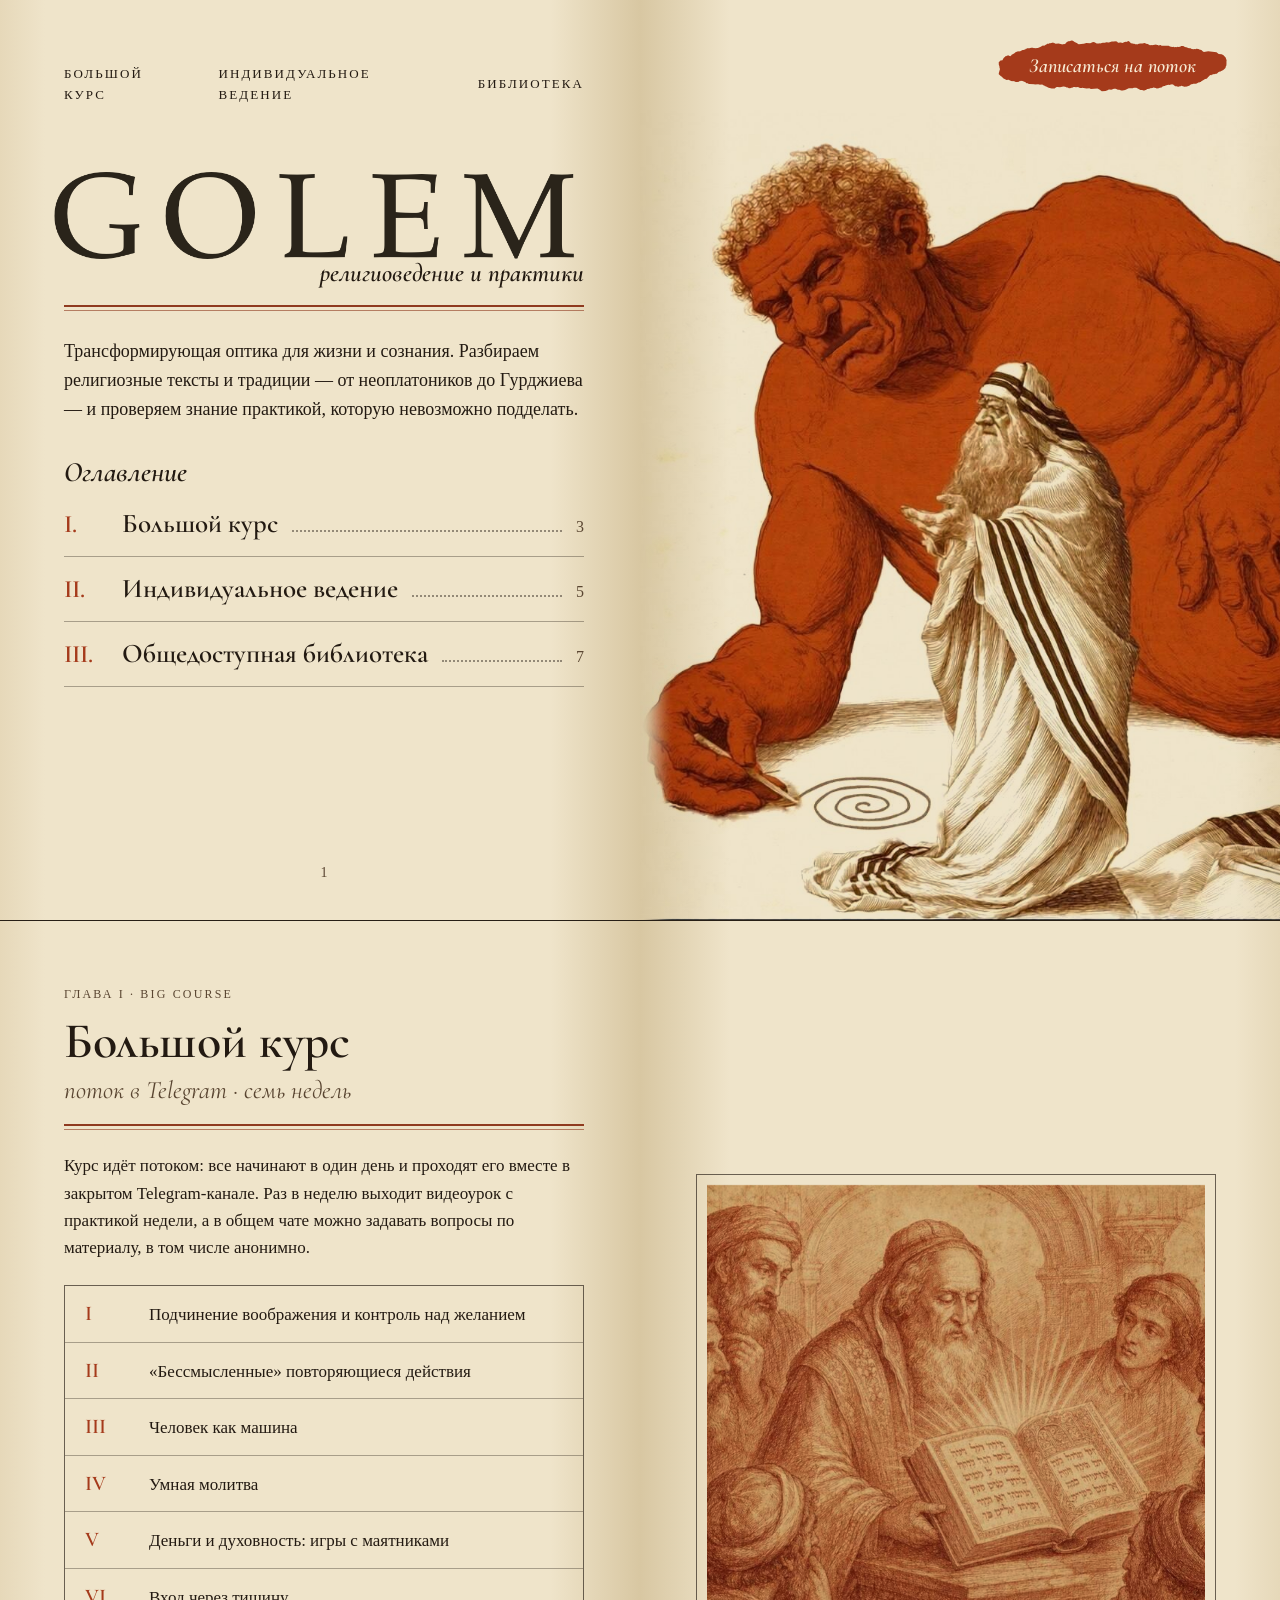
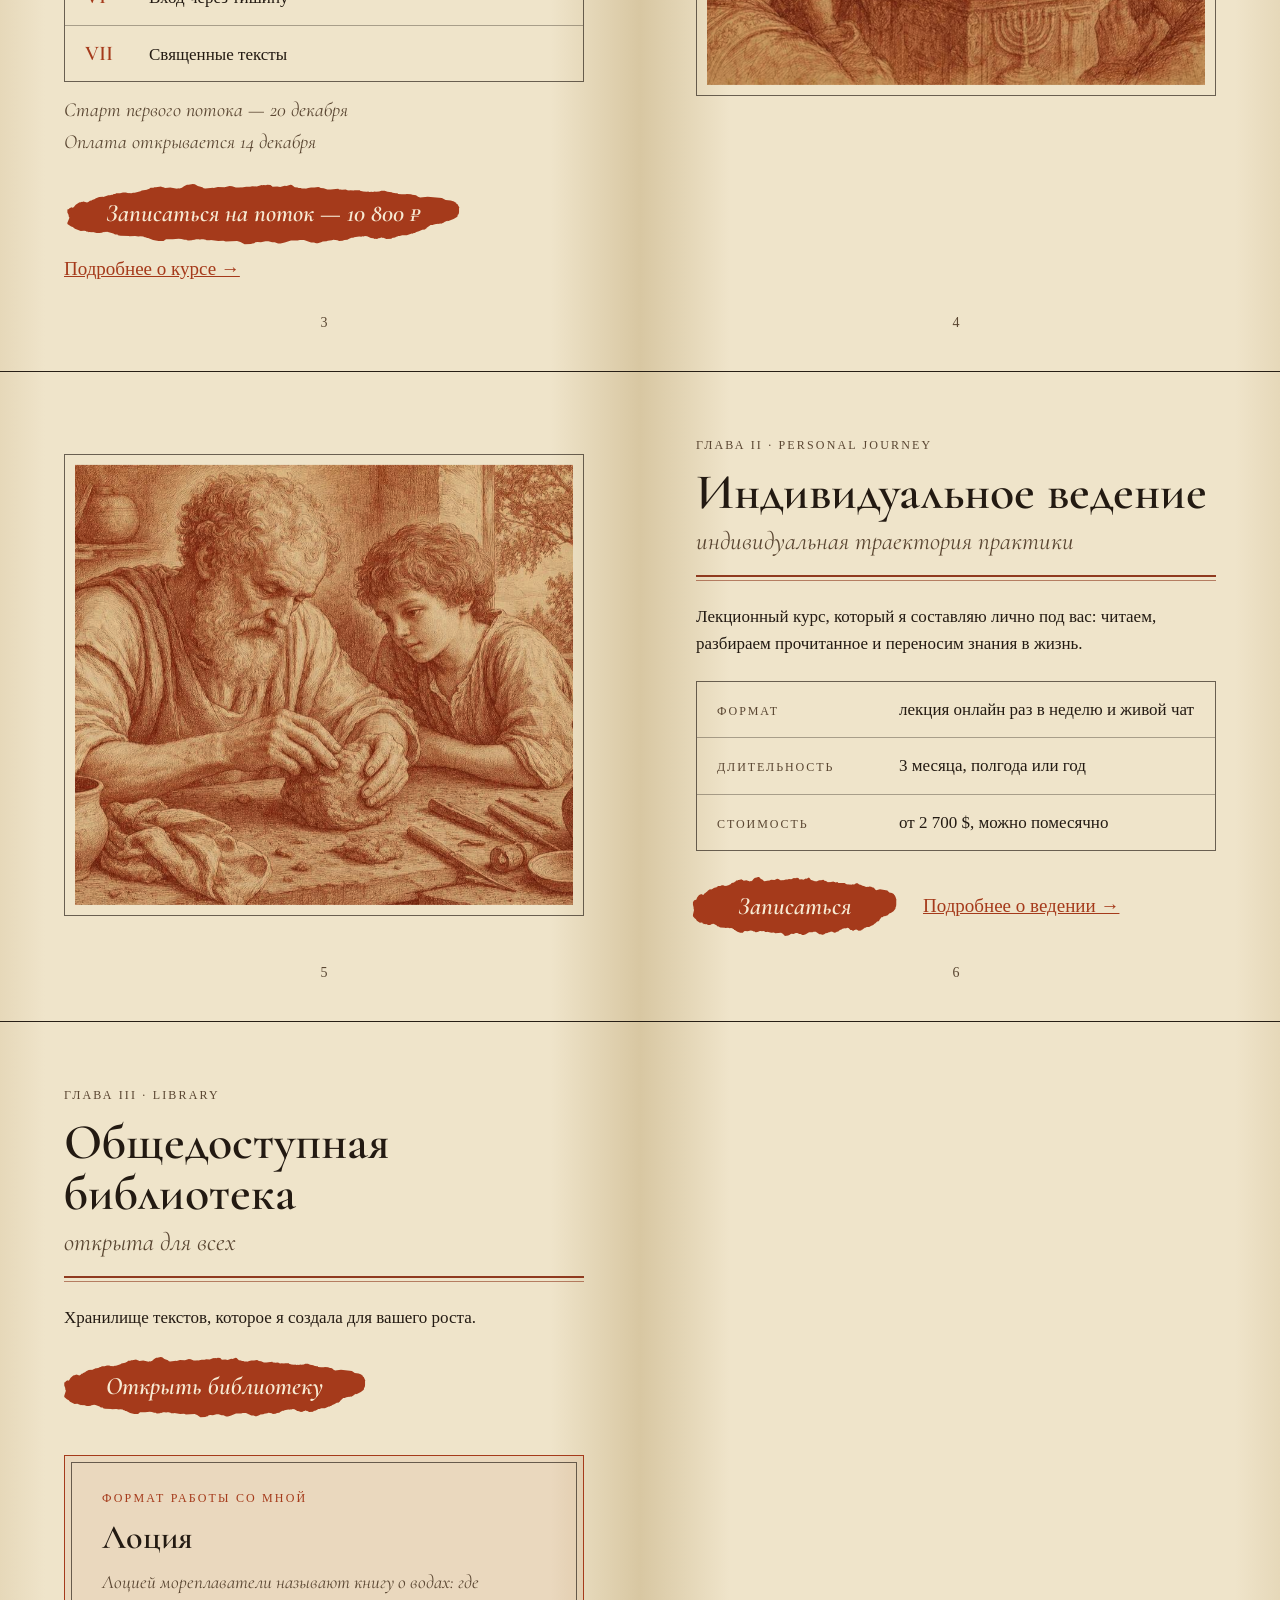
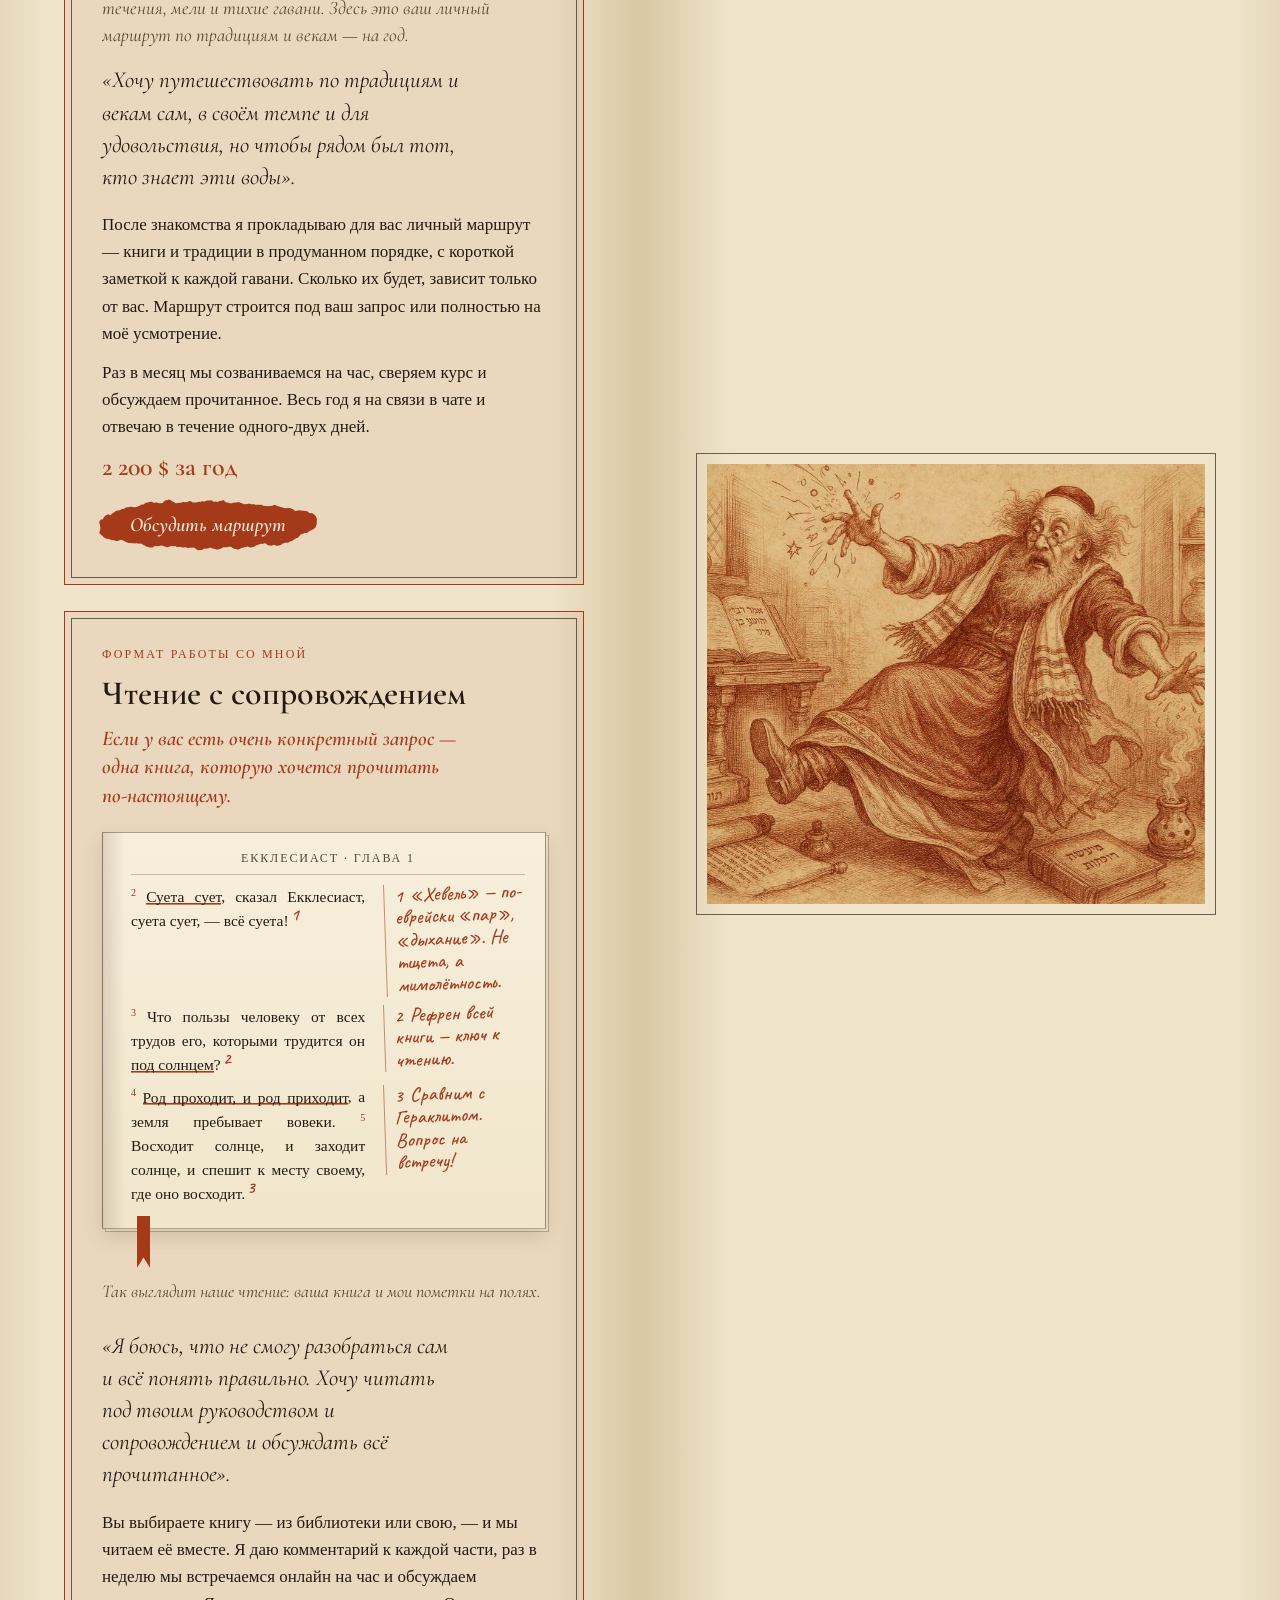
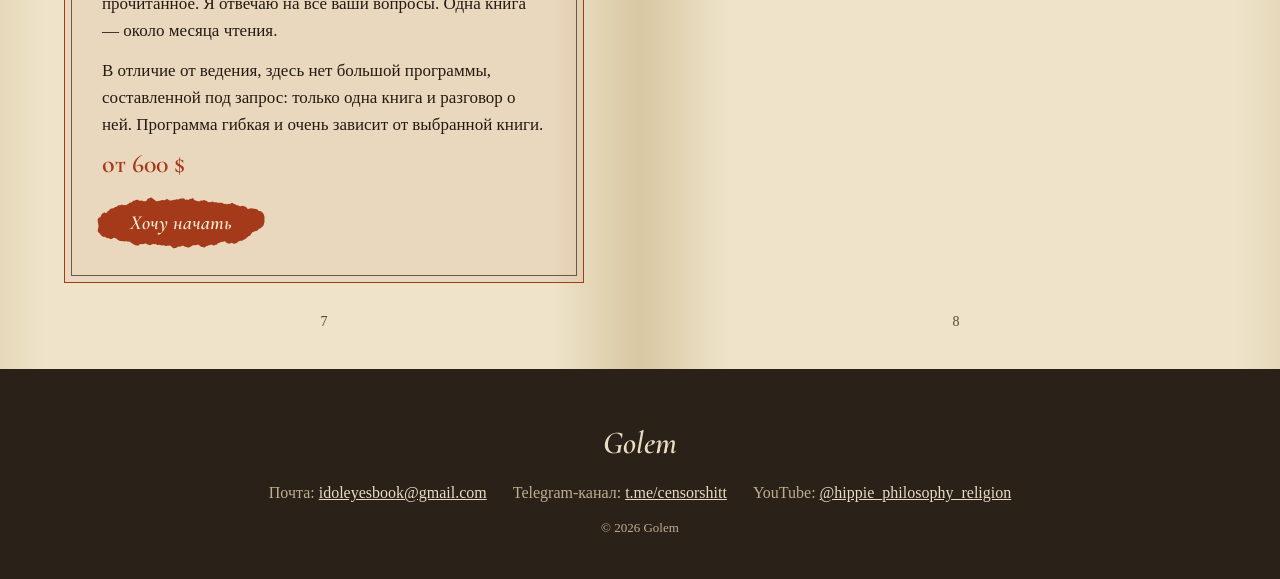
==== index.html @ 20a2f73e "Чтение с сопровождением: от 600 $ Co-Authored-By: Claude Opus 5.5 <noreply@anthropic.com> Claude-Ses" ====
<!doctype html>
<html lang="ru">
<head>
<meta charset="utf-8">
<meta name="viewport" content="width=device-width, initial-scale=1, viewport-fit=cover">
<title>Golem — религиоведение и практики</title>
<meta name="description" content="Индивидуальное ведение, большой курс потоком в Telegram и общедоступная библиотека. Религиозные тексты и традиции от неоплатоников до Гурджиева — и практика.">
<meta property="og:type" content="website">
<meta property="og:title" content="Golem — религиоведение и практики">
<meta property="og:description" content="Индивидуальное ведение, большой курс и общедоступная библиотека.">
<meta property="og:url" content="https://golem-golem.github.io/">
<meta property="og:image" content="https://golem-golem.github.io/img/og.jpg">
<link rel="icon" type="image/png" href="img/favicon-64.png">
<link rel="apple-touch-icon" href="img/apple-touch-icon.png">
<link rel="preconnect" href="https://fonts.googleapis.com">
<link rel="preconnect" href="https://fonts.gstatic.com" crossorigin>
<link rel="stylesheet" href="https://fonts.googleapis.com/css2?family=Cormorant+Garamond:ital,wght@0,500;0,600;1,500;1,600&amp;family=Old+Standard+TT:ital,wght@0,400;0,700;1,400&amp;family=Caveat:wght@500;600&amp;display=swap">
<link rel="stylesheet" href="assets/site.css?v=1120b">
</head>
<body>
<svg class="svg-defs" aria-hidden="true" focusable="false"><filter id="rough"><feTurbulence type="fractalNoise" baseFrequency="0.06" numOctaves="3" seed="4" result="n"></feTurbulence><feDisplacementMap in="SourceGraphic" in2="n" scale="9" xChannelSelector="R" yChannelSelector="G"></feDisplacementMap></filter></svg>


<main>
  <!-- Титульный разворот -->
  <section class="spread spread--first title-spread" aria-label="Титул">
    <div class="page">
      <nav class="topnav" aria-label="Разделы">
        <a class="home-sign" href="index.html" aria-label="Golem — на главную"><img src="img/sign-red.png" alt="" width="44" height="44"></a>
        <a href="kurs.html" data-transition><span class="full">Большой курс</span><span class="short">Курс</span></a>
        <a href="vedenie.html" data-transition><span class="full">Индивидуальное ведение</span><span class="short">Ведение</span></a>
        <a href="biblioteka.html" data-transition><span class="full">Библиотека</span><span class="short">Библиотека</span></a>
      </nav>
      <h1 class="sr-only">Golem</h1>
      <img class="logo" src="img/logo.png" alt="Golem" width="950" height="160">
      <div class="tagline">религиоведение и практики</div>
      <div class="double-rule" aria-hidden="true"></div>
      <p class="intro">Трансформирующая оптика для жизни и сознания. Разбираем религиозные тексты и традиции — от неоплатоников до Гурджиева — и проверяем знание практикой, которую невозможно подделать.</p>
      <h2 class="toc-head">Оглавление</h2>
      <nav class="toc" aria-label="Оглавление">
        <a href="#course"><span class="toc-n">I.</span><span class="toc-t">Большой курс</span><span class="toc-dots" aria-hidden="true"></span><span class="toc-p">3</span></a>
        <a href="#personal"><span class="toc-n">II.</span><span class="toc-t">Индивидуальное ведение</span><span class="toc-dots" aria-hidden="true"></span><span class="toc-p">5</span></a>
        <a href="#library"><span class="toc-n">III.</span><span class="toc-t">Общедоступная библиотека</span><span class="toc-dots" aria-hidden="true"></span><span class="toc-p">7</span></a>
      </nav>
      <div class="page-num">1</div>
    </div>
    <div class="page page--r hero-page">
      <a class="btn btn--sm hero-cta" href="kurs.html#zapis" data-transition>Записаться на поток</a>
      <img class="hero-img" src="img/golem-spiral.jpg" alt="Голем чертит на полу архимедову спираль, рядом стоит раввин" width="983" height="1074">
    </div>
  </section>

  <!-- Глава I: большой курс -->
  <section class="spread" id="course" aria-labelledby="course-title">
    <div class="page">
      <div class="eyebrow">Глава I · Big course</div>
      <h2 class="chapter-title" id="course-title">Большой курс</h2>
      <div class="subtitle">поток в Telegram · семь недель</div>
      <div class="double-rule" aria-hidden="true"></div>
      <p class="lede">Курс идёт потоком: все начинают в один день и проходят его вместе в закрытом Telegram-канале. Раз в неделю выходит видеоурок с практикой недели, а в общем чате можно задавать вопросы по материалу, в том числе анонимно.</p>
      <ol class="lesson-list" aria-label="Уроки курса">
        <li><span class="num">I</span><span>Подчинение воображения и контроль над желанием</span></li>
        <li><span class="num">II</span><span>«Бессмысленные» повторяющиеся действия</span></li>
        <li><span class="num">III</span><span>Человек как машина</span></li>
        <li><span class="num">IV</span><span>Умная молитва</span></li>
        <li><span class="num">V</span><span>Деньги и духовность: игры с маятниками</span></li>
        <li><span class="num">VI</span><span>Вход через тишину</span></li>
        <li><span class="num">VII</span><span>Священные тексты</span></li>
      </ol>
      <p class="aside-note">Старт первого потока — 20&nbsp;декабря<br>Оплата открывается 14&nbsp;декабря<span class="m-only"><br>10&nbsp;800&nbsp;₽</span></p>
      <div class="actions">
        <a class="btn" href="kurs.html#zapis" data-transition>Записаться на поток<span class="btn-price">&nbsp;— 10&nbsp;800&nbsp;₽</span></a>
        <a class="link-arrow" href="kurs.html" data-transition>Подробнее о курсе →</a>
      </div>
      <div class="page-num">3</div>
    </div>
    <div class="page page--r page--plate">
      <figure class="plate plate--tall plate-wrap">
        <div class="plate-frame"><img src="img/teacher-students.jpg" alt="Учитель читает книгу ученикам" width="1100" height="730" loading="lazy"></div>
      </figure>
      <div class="page-num">4</div>
    </div>
  </section>

  <!-- Глава II: индивидуальное ведение -->
  <section class="spread" id="personal" aria-labelledby="personal-title">
    <div class="page page--plate">
      <figure class="plate plate-wrap">
        <div class="plate-frame"><img src="img/master-apprentice.jpg" alt="Мастер лепит фигуру из глины, ученик смотрит" width="1100" height="730" loading="lazy"></div>
      </figure>
      <div class="page-num">5</div>
    </div>
    <div class="page page--r">
      <div class="eyebrow">Глава II · Personal journey</div>
      <h2 class="chapter-title" id="personal-title">Индивидуальное ведение</h2>
      <div class="subtitle">индивидуальная траектория практики</div>
      <div class="double-rule" aria-hidden="true"></div>
      <p class="lede">Лекционный курс, который я составляю лично под вас: читаем, разбираем прочитанное и переносим знания в жизнь.</p>
      <dl class="facts">
        <div><dt>Формат</dt><dd>лекция онлайн раз в неделю и живой чат</dd></div>
        <div><dt>Длительность</dt><dd>3 месяца, полгода или год</dd></div>
        <div><dt>Стоимость</dt><dd>от 2&nbsp;700&nbsp;$, можно помесячно</dd></div>
      </dl>
      <div class="actions">
        <a class="btn" href="https://t.me/janeodi" target="_blank" rel="noopener">Записаться</a>
        <a class="link-arrow" href="vedenie.html" data-transition>Подробнее о ведении →</a>
      </div>
      <div class="page-num">6</div>
    </div>
  </section>

  <!-- Глава III: библиотека -->
  <section class="spread" id="library" aria-labelledby="library-title">
    <div class="page">
      <div class="eyebrow">Глава III · Library</div>
      <h2 class="chapter-title" id="library-title">Общедоступная библиотека</h2>
      <div class="subtitle">открыта для всех</div>
      <div class="double-rule" aria-hidden="true"></div>
      <p class="lede">Хранилище текстов, которое я создала для вашего роста.</p>
      <div class="actions">
        <a class="btn" href="biblioteka.html" data-transition>Открыть библиотеку</a>
      </div>
      <div class="offer">
        <div class="offer-inner">
          <div class="eyebrow">Формат работы со мной</div>
          <h3>Лоция</h3>
          <p class="offer-note">Лоцией мореплаватели называют книгу о водах: где течения, мели и тихие гавани. Здесь это ваш личный маршрут по традициям и векам — на год.</p>
          <blockquote>«Хочу путешествовать по традициям и векам сам, в своём темпе и для удовольствия, но чтобы рядом был тот, кто знает эти воды».</blockquote>
          <p class="offer-text">После знакомства я прокладываю для вас личный маршрут — книги и традиции в продуманном порядке, с короткой заметкой к каждой гавани. Сколько их будет, зависит только от вас. Маршрут строится под ваш запрос или полностью на моё усмотрение.</p>
          <p class="offer-text">Раз в месяц мы созваниваемся на час, сверяем курс и обсуждаем прочитанное. Весь год я на связи в чате и отвечаю в течение одного-двух дней.</p>
          <p class="offer-price">2&nbsp;200&nbsp;$ за год</p>
          <a class="btn btn--sm" href="https://t.me/janeodi" target="_blank" rel="noopener">Обсудить маршрут</a>
        </div>
      </div>
      <div class="offer">
        <div class="offer-inner">
          <div class="eyebrow">Формат работы со мной</div>
          <h3>Чтение с сопровождением</h3>
          <p class="offer-lead">Если у вас есть очень конкретный запрос — одна книга, которую хочется прочитать по-настоящему.</p>
          <figure class="marg-book">
            <div class="mb-page">
              <div class="mb-head">Екклесиаст · глава 1</div>
              <div class="mb-row">
                <p class="mb-text"><sup>2</sup> <span class="mb-u">Суета сует</span>, сказал Екклесиаст, суета сует, — всё суета!<span class="mb-ref" aria-hidden="true">1</span></p>
                <p class="mb-note"><span class="mb-ref">1</span> «Хевель» — по-еврейски «пар», «дыхание». Не тщета, а мимолётность.</p>
              </div>
              <div class="mb-row">
                <p class="mb-text"><sup>3</sup> Что пользы человеку от всех трудов его, которыми трудится он <span class="mb-u">под солнцем</span>?<span class="mb-ref" aria-hidden="true">2</span></p>
                <p class="mb-note"><span class="mb-ref">2</span> Рефрен всей книги — ключ к чтению.</p>
              </div>
              <div class="mb-row">
                <p class="mb-text"><sup>4</sup> <span class="mb-u">Род проходит, и род приходит</span>, а земля пребывает вовеки. <sup>5</sup> Восходит солнце, и заходит солнце, и спешит к месту своему, где оно восходит.<span class="mb-ref" aria-hidden="true">3</span></p>
                <p class="mb-note"><span class="mb-ref">3</span> Сравним с Гераклитом. Вопрос на встречу!</p>
              </div>
              <span class="mb-ribbon" aria-hidden="true"></span>
            </div>
            <figcaption>Так выглядит наше чтение: ваша книга и мои пометки на полях.</figcaption>
          </figure>
          <blockquote>«Я боюсь, что не смогу разобраться сам и всё понять правильно. Хочу читать под твоим руководством и сопровождением и обсуждать всё прочитанное».</blockquote>
          <p class="offer-text">Вы выбираете книгу — из библиотеки или свою, — и мы читаем её вместе. Я даю комментарий к каждой части, раз в неделю мы встречаемся онлайн на час и обсуждаем прочитанное. Я отвечаю на все ваши вопросы. Одна книга — около месяца чтения.</p>
          <p class="offer-text">В отличие от ведения, здесь нет большой программы, составленной под запрос: только одна книга и разговор о ней. Программа гибкая и очень зависит от выбранной книги.</p>
          <p class="offer-price">от 600&nbsp;$</p>
          <a class="btn btn--sm" href="https://t.me/janeodi" target="_blank" rel="noopener">Хочу начать</a>
        </div>
      </div>
      <div class="page-num">7</div>
    </div>
    <div class="page page--r page--plate">
      <figure class="plate plate-wrap">
        <div class="plate-frame"><img src="img/study-room.jpg" alt="Мудрец в кабинете среди разлетающихся книг и свитков" width="1100" height="725" loading="lazy"></div>
      </figure>
      <div class="page-num">8</div>
    </div>
  </section>
</main>

<footer class="site-foot">
  <div class="foot-mark">Golem</div>
  <p class="foot-contacts"><span>Почта: <a href="mailto:idoleyesbook@gmail.com">idoleyesbook@gmail.com</a></span> <span>Telegram-канал: <a href="https://t.me/censorshitt" target="_blank" rel="noopener">t.me/censorshitt</a></span> <span>YouTube: <a href="https://www.youtube.com/@hippie_philosophy_religion" target="_blank" rel="noopener">@hippie_philosophy_religion</a></span></p>
  <p class="foot-copy">© 2026 Golem</p>
</footer>

<script src="assets/site.js?v=1120b" defer></script>
</body>
</html>
---- assets/site.css ----
/* Фолиант: каждый раздел — книжный разворот, две страницы пергамента на тёмном столе.
   На телефоне разворот складывается в одну страницу. Один визуальный мир, без тёмной темы. */
:root {
  --desk: #2a2119;
  --paper: #efe4ca;
  --paper-edge: #e6d8b9;
  --paper-fold: #d8c7a2;
  --ink: #231a12;
  --ink-soft: #5a4632;
  --hair: rgba(35, 26, 18, 0.35);
  --frame: rgba(35, 26, 18, 0.65);
  --cinnabar: #a53a1b;
  --cinnabar-deep: #7d2a12;
  --rule: #8f3a1f;
  --on-cinnabar: #f7ead3;
  --cream: #e9dcc0;
  --cream-soft: #bfae8e;
  --brass: #c9a65e;
  --brass-edge: #8a6a2e;
  --brass-ink: #2a1e14;
  --wood-frame: #3a281a;
  --wood-crown: #2c1e13;
  --wood-crown-edge: #5a4029;
  --wood-wall: #2c1f14;
  --wood-deep: #1f150d;
  --wood-lip: #4a3220;
  --wood-plank: #6b4a2e;
  --book-cloth: #4b3322;
  --draft: #8a6a2e;
  --cinnabar-wash: rgba(165, 58, 27, 0.07);
  --veil-paper: #ead9bf;
  --cinnabar-tint: #f2dccb;

  --display: 'Cormorant Garamond', 'Cormorant', Georgia, 'Times New Roman', serif;
  --text: 'Old Standard TT', Georgia, 'Times New Roman', serif;

  color-scheme: light;
}

*, *::before, *::after { box-sizing: border-box; }
[hidden] { display: none !important; }
html { -webkit-text-size-adjust: 100%; scroll-behavior: smooth; }
body {
  margin: 0;
  background: var(--desk);
  color: var(--ink);
  font-family: var(--text);
  font-size: 17px;
  line-height: 1.6;
  overflow-x: clip; /* страница никогда не уезжает вбок на телефоне */
}
img { max-width: 100%; height: auto; display: block; }
.m-only { display: none; }
a { color: var(--cinnabar); }
a:hover { color: var(--cinnabar-deep); }
:focus-visible { outline: 2px solid var(--cinnabar); outline-offset: 3px; }
h1, h2, h3 { margin: 0; font-family: var(--display); font-weight: 600; line-height: 1.02; text-wrap: balance; }
p { margin: 0; }
ol, ul { margin: 0; padding: 0; list-style: none; }
.sr-only { position: absolute; width: 1px; height: 1px; padding: 0; margin: -1px; overflow: hidden; clip: rect(0 0 0 0); white-space: nowrap; border: 0; }
.svg-defs { position: absolute; width: 0; height: 0; }

@media (prefers-reduced-motion: reduce) {
  html { scroll-behavior: auto; }
  *, *::before, *::after { transition: none !important; animation: none !important; }
}

/* ---------- черновик ---------- */
.draft-ribbon {
  max-width: 1440px; margin: 0 auto; padding: 6px 22px;
  background: var(--brass); color: var(--brass-ink);
  font-size: 13px; letter-spacing: 0.04em; text-align: center;
}
.todo { color: var(--draft); font-style: italic; }
.draft-note { display: block; margin-top: 8px; font-family: var(--display); font-style: italic; font-size: 17px; color: var(--draft); }

/* ---------- разворот ---------- */
.spread {
  display: grid;
  grid-template-columns: repeat(2, minmax(0, 1fr));
  max-width: 1440px;
  margin: 0 auto;
  border-top: 1px solid var(--hair);
}
.spread--first { border-top: 0; }
.page {
  position: relative;
  min-width: 0;
  display: flex;
  flex-direction: column;
  padding: 64px 56px 36px 64px;
  background: linear-gradient(to right, var(--paper-edge) 0%, var(--paper) 7%, var(--paper) 86%, var(--paper-fold) 100%);
}
.page--r {
  padding: 64px 64px 36px 56px;
  background: linear-gradient(to left, var(--paper-edge) 0%, var(--paper) 7%, var(--paper) 86%, var(--paper-fold) 100%);
}
.page-num { margin-top: auto; padding-top: 28px; text-align: center; font-size: 14px; color: var(--ink-soft); }

.eyebrow { font-size: 12px; letter-spacing: 0.18em; text-transform: uppercase; color: var(--ink-soft); }
.chapter-title { margin-top: 12px; font-size: clamp(40px, 3.9vw, 54px); }
.subtitle { margin-top: 8px; font-family: var(--display); font-style: italic; font-size: 25px; line-height: 1.25; color: var(--ink-soft); }
.double-rule { margin-top: 18px; display: grid; gap: 3px; }
.double-rule::before { content: ""; height: 2px; background: var(--rule); }
.double-rule::after { content: ""; height: 1px; background: var(--rule); opacity: 0.6; }
.lede { margin-top: 22px; max-width: 62ch; }
.lede + .lede { margin-top: 12px; }

/* гравюра в рамке */
.plate { margin: 0; }
.plate-frame { border: 1px solid var(--frame); padding: 10px; }
.plate img { width: 100%; height: 440px; object-fit: cover; mix-blend-mode: multiply; }
.plate figcaption { margin-top: 14px; text-align: center; font-family: var(--display); font-style: italic; font-size: 20px; color: var(--ink-soft); }
.plate--tall img { height: 500px; }
.page--plate { justify-content: center; }
.page--plate .page-num { margin-top: 0; }
.plate-wrap { margin-block: auto; }

/* таблица фактов */
.facts { margin: 24px 0 0; border: 1px solid var(--frame); }
.facts > div {
  display: grid;
  grid-template-columns: 170px minmax(0, 1fr);
  gap: 12px;
  align-items: baseline;
  padding: 14px 20px;
  border-bottom: 1px solid var(--hair);
}
.facts > div:last-child { border-bottom: 0; }
.facts dt { font-size: 12px; letter-spacing: 0.16em; text-transform: uppercase; color: var(--ink-soft); }
.facts dd { margin: 0; font-size: 17px; }

/* кнопка-мазок киноварью */
.btn {
  position: relative;
  isolation: isolate;
  display: inline-flex;
  align-items: center;
  justify-content: center;
  min-height: 54px;
  padding: 14px 42px;
  border: 0;
  background: none;
  color: var(--on-cinnabar);
  font-family: var(--display);
  font-style: italic;
  font-weight: 600;
  font-size: 25px;
  line-height: 1.1;
  text-align: center;
  text-decoration: none;
  cursor: pointer;
}
.btn::before {
  content: "";
  position: absolute;
  /* мазок киноварью: тот же рваный край, что был у фильтра, но нарисованный внутри картинки-маски —
     так Safari на iPhone не режет его полосами */
  inset: -12px -10px;
  z-index: -1;
  background-color: var(--cinnabar);
  -webkit-mask: url(../img/mazok.svg) 0 0 / 100% 100% no-repeat;
  mask: url(../img/mazok.svg) 0 0 / 100% 100% no-repeat;
  transition: background-color 0.2s ease;
}
.btn:hover, .btn:focus-visible { color: var(--on-cinnabar); }
.btn:hover::before { background-color: var(--cinnabar-deep); }
.btn--sm { min-height: 44px; padding: 8px 28px; font-size: 20px; }
.btn[aria-disabled="true"] { cursor: default; opacity: 0.55; }
.btn[aria-disabled="true"]:hover::before { background-color: var(--cinnabar); }

.actions { margin-top: 28px; display: flex; flex-wrap: wrap; align-items: center; gap: 12px 30px; }
.link-arrow { font-size: 19px; }
.aside-note { margin-top: 12px; font-family: var(--display); font-style: italic; font-size: 20px; color: var(--ink-soft); }

/* ---------- титульный разворот ---------- */
.topnav { display: flex; align-items: center; gap: 30px; }
.topnav a { color: var(--ink); text-decoration: none; font-size: 13px; letter-spacing: 0.16em; text-transform: uppercase; }
.topnav a:hover, .topnav a[aria-current="page"] { color: var(--cinnabar); }
.topnav .short { display: none; }
.home-sign { display: none; }
.logo { width: min(560px, 100%); margin: 66px 0 0 -10px; }
.tagline { align-self: flex-end; margin-top: -6px; font-family: var(--display); font-style: italic; font-weight: 600; font-size: 25px; }
.title-spread .double-rule { margin-top: 12px; }
.intro { margin-top: 26px; font-size: 18px; max-width: 58ch; }
.toc-head { margin-top: 34px; font-family: var(--display); font-style: italic; font-weight: 600; font-size: 28px; }
.toc { margin-top: 6px; display: flex; flex-direction: column; }
.toc a {
  display: flex; align-items: baseline; gap: 14px;
  padding: 12px 0;
  border-bottom: 1px solid var(--hair);
  color: var(--ink); text-decoration: none;
}
.toc a:hover .toc-t { color: var(--cinnabar); }
.toc-n { width: 44px; flex-shrink: 0; font-family: var(--display); font-weight: 600; font-size: 25px; color: var(--cinnabar); }
.toc-t { font-family: var(--display); font-weight: 600; font-size: 27px; line-height: 1.15; }
.toc-dots { flex-grow: 1; min-width: 20px; border-bottom: 2px dotted rgba(35, 26, 18, 0.45); }
.toc-p { font-size: 16px; color: var(--ink-soft); }

.hero-page { padding: 44px 56px 0 44px; overflow: hidden; min-height: 920px; }
.hero-cta { position: relative; z-index: 1; align-self: flex-end; }
.hero-img {
  position: absolute; right: 0; bottom: 0;
  width: min(690px, 100%); height: calc(100% - 110px);
  object-fit: cover; object-position: left top;
  mix-blend-mode: multiply;
}

/* список уроков на главной */
.lesson-list { margin-top: 24px; border: 1px solid var(--frame); }
.lesson-list li {
  display: grid; grid-template-columns: 52px minmax(0, 1fr); gap: 12px; align-items: baseline;
  padding: 11px 20px; border-bottom: 1px solid var(--hair);
}
.lesson-list li:last-child { border-bottom: 0; }
.lesson-list .num { font-family: var(--display); font-weight: 600; font-size: 21px; color: var(--cinnabar); }

/* чтение с сопровождением */
.note-box { margin-top: 36px; border: 1px solid var(--frame); padding: 22px 26px 24px; display: flex; flex-direction: column; gap: 10px; }
.note-box h3 { font-size: 30px; line-height: 1.1; }

/* Схема «О курсе»: гравированный круг, четыре знака-медальона и спираль в центре */
.scheme-hint { margin-top: 18px; }
.scheme {
  position: relative;
  width: min(560px, 100%);
  aspect-ratio: 1 / 1;
  margin: 28px auto 0;
  container-type: inline-size;
}
.scheme-art { position: absolute; inset: 0; width: 100%; height: 100%; overflow: visible; }
.scheme-art .s-ln { fill: none; stroke: var(--ink); stroke-width: 1.3; opacity: 0.85; }
.scheme-art .s-thin { fill: none; stroke: var(--ink); stroke-width: 0.7; opacity: 0.7; }
.scheme-art .s-faint { fill: none; stroke: var(--ink); stroke-width: 0.6; opacity: 0.35; stroke-dasharray: 3 4; }
.scheme-art .s-red { fill: none; stroke: var(--cinnabar); stroke-width: 1.1; opacity: 0.85; }
.scheme-art .s-star { fill: var(--cinnabar); opacity: 0.8; }
.scheme-art .s-dots { fill: var(--ink); opacity: 0.45; }
.scheme-art .s-ring-text { fill: var(--ink-soft); font-family: var(--text); font-size: 8.6px; letter-spacing: 2.2px; }
.scheme-art .s-core-fill { fill: var(--paper); transition: fill 0.4s ease; }
.scheme-art .s-spiral { fill: none; stroke: var(--ink); stroke-width: 1.4; stroke-linecap: round; transition: stroke 0.4s ease, stroke-width 0.4s ease; }
.scheme.is-complete .s-core-fill { fill: rgba(165, 58, 27, 0.14); }
.scheme.is-complete .s-spiral { stroke: var(--cinnabar); stroke-width: 2.2; }

.scheme-node {
  position: absolute;
  width: 28%;
  aspect-ratio: 1 / 1;
  transform: translate(-50%, -50%);
  display: flex; flex-direction: column; align-items: center; justify-content: center; gap: 0.1em;
  padding: 0 6px;
  border: 1.5px solid var(--ink);
  border-radius: 50%;
  background: var(--paper);
  box-shadow: 0 0 0 4px var(--paper), 0 0 0 5px rgba(35, 26, 18, 0.55);
  color: var(--ink);
  font: inherit;
  cursor: pointer;
  transition: background-color 0.25s ease, border-color 0.25s ease, color 0.25s ease, transform 0.2s ease;
}
.node-n { left: 50%; top: 15.5%; }
.node-e { left: 84.5%; top: 50%; }
.node-s { left: 50%; top: 84.5%; }
.node-w { left: 15.5%; top: 50%; }
.scheme-node:hover { transform: translate(-50%, -50%) scale(1.04); }
.scheme-node:focus-visible { outline: 2px solid var(--cinnabar); outline-offset: 6px; }
.node-num { font-family: var(--display); font-weight: 600; font-size: clamp(12px, 3.2vw, 17px); font-size: 3.1cqw; color: var(--cinnabar); line-height: 1; }
.node-label { font-family: var(--display); font-weight: 600; font-size: clamp(14px, 4vw, 23px); font-size: 4.3cqw; line-height: 1.02; text-align: center; text-wrap: balance; }
.scheme-node.is-open { border-color: var(--cinnabar); background: var(--cinnabar-tint); }
.scheme-node.is-active { background: var(--cinnabar); border-color: var(--cinnabar); color: var(--on-cinnabar); }
.scheme-node.is-active .node-num { color: var(--on-cinnabar); }

.scheme-progress { margin-top: 18px; text-align: center; font-family: var(--display); font-style: italic; font-size: 20px; color: var(--ink-soft); }
.scheme-panel { margin-top: 16px; padding: 6px; border: 1.5px solid var(--cinnabar); }
.scheme-panel-inner { border: 1px solid var(--frame); padding: 26px 30px 28px; min-height: 120px; }
.scheme-empty { font-family: var(--display); font-style: italic; font-size: 20px; color: var(--ink-soft); text-align: center; }
.scheme-text h3 { margin-top: 8px; font-size: 32px; line-height: 1.08; }
.scheme-text p { margin-top: 12px; }
.scheme-list { margin-top: 14px; }
.scheme-list li { position: relative; padding-left: 24px; }
.scheme-list li + li { margin-top: 10px; }
.scheme-list li::before { content: ""; position: absolute; left: 3px; top: 0.6em; width: 7px; height: 7px; background: var(--cinnabar); transform: rotate(45deg); }
.run-in { font-family: var(--display); font-style: italic; font-weight: 600; font-size: 1.12em; color: var(--cinnabar); }

/* Схема ведения: страница календаря. В центре знак «Ведение», ниже три срока клетками-неделями (строка — 13 недель) */
.almanac { margin-top: 28px; padding: 6px; border: 1.5px solid var(--ink); }
.almanac-inner { border: 1px solid var(--frame); padding: 30px 28px 26px; display: flex; flex-direction: column; align-items: center; gap: 26px; }
.almanac-core {
  width: 168px; aspect-ratio: 1 / 1;
  display: flex; flex-direction: column; align-items: center; justify-content: center; gap: 4px;
  padding: 0 12px;
  border: 1.5px solid var(--ink); border-radius: 50%;
  background: var(--paper);
  box-shadow: 0 0 0 5px var(--paper), 0 0 0 6px rgba(35, 26, 18, 0.55);
  color: var(--ink); font: inherit; cursor: pointer;
  transition: background-color 0.25s ease, border-color 0.25s ease, color 0.25s ease, transform 0.2s ease;
}
.almanac-core img { width: 44px; height: 44px; }
.core-label { font-family: var(--display); font-weight: 600; font-size: 25px; line-height: 1; }
.core-sub { font-family: var(--display); font-style: italic; font-size: 15px; line-height: 1.15; color: var(--ink-soft); text-align: center; }
.almanac-core:hover { transform: scale(1.04); }
.almanac-core:focus-visible, .almanac-row:focus-visible { outline: 2px solid var(--cinnabar); outline-offset: 6px; }
.almanac-core.is-open { border-color: var(--cinnabar); background: var(--cinnabar-tint); }
.almanac-core.is-active { border-color: var(--cinnabar); background: var(--cinnabar); color: var(--on-cinnabar); }
.almanac-core.is-active .core-sub { color: var(--on-cinnabar); }
.almanac-core.is-active img { filter: brightness(0) invert(0.93) sepia(0.2); }
.almanac.is-complete .almanac-core:not(.is-active) { box-shadow: 0 0 0 5px var(--paper), 0 0 0 6.5px var(--cinnabar); }

.almanac-rows { width: 100%; display: flex; flex-direction: column; }
.almanac-row {
  width: 100%;
  display: grid; grid-template-columns: 190px minmax(0, 1fr); gap: 22px; align-items: center;
  padding: 16px 12px; margin: 0;
  border: 0; border-top: 1px solid var(--hair);
  background: none; color: var(--ink); font: inherit; text-align: left; cursor: pointer;
  transition: background-color 0.25s ease;
}
.almanac-row:last-child { border-bottom: 1px solid var(--hair); }
.almanac-row:hover { background: var(--cinnabar-wash); }
.row-head { display: grid; grid-template-columns: 40px minmax(0, 1fr); column-gap: 8px; align-items: baseline; }
.row-num { grid-row: span 2; font-family: var(--display); font-weight: 600; font-size: 24px; color: var(--cinnabar); }
.row-title { font-family: var(--display); font-weight: 600; font-size: 25px; line-height: 1.1; }
.row-meta { font-family: var(--display); font-style: italic; font-size: 17px; color: var(--ink-soft); }
.weeks { display: grid; grid-template-columns: repeat(13, minmax(0, 1fr)); gap: 5px; }
.weeks i {
  display: block; aspect-ratio: 1 / 1;
  border: 1px solid var(--frame);
  background: var(--paper);
  transition: background-color 0.35s ease, border-color 0.35s ease;
}
.almanac-row.is-open .weeks i { background: var(--cinnabar-tint); border-color: var(--cinnabar); }
.almanac-row.is-active { background: var(--cinnabar-wash); }
.almanac-row.is-active .weeks i { background: var(--cinnabar); border-color: var(--cinnabar-deep); transition-delay: calc(var(--i) * 12ms); }
.almanac-row.is-active .row-title { color: var(--cinnabar); }
.tier-price { font-family: var(--display); font-weight: 600; font-size: 24px; color: var(--cinnabar); }

/* с чем приходят — два списка рядом */
.requests { margin-top: 22px; display: grid; grid-template-columns: 1fr 1fr; gap: 26px 40px; }
.requests h3 { font-size: 27px; line-height: 1.1; }
.sheet-section > .scheme-list { margin-top: 16px; }
.call-text { max-width: 44ch; }
#zvonok { scroll-margin-top: 24px; }

/* «Узнать про курс»: список тем на странице курса */
.topics { margin-top: 30px; padding: 6px; border: 1.5px solid var(--cinnabar); background: var(--cinnabar-wash); }
.topics-inner { border: 1px solid var(--frame); padding: 24px 26px 18px; }
.topics-title { font-size: 34px; line-height: 1.08; }
.topics-sub { margin-top: 8px; font-family: var(--display); font-style: italic; font-size: 20px; color: var(--ink-soft); }
.topics-list { margin-top: 16px; border-width: 1px 0 0; border-color: var(--hair); }
.topics-list li { padding-inline: 0; }
.topics-list li:last-child { border-bottom: 0; }
.topics-list a { color: var(--ink); text-decoration: none; }
.topics-list a:hover { color: var(--cinnabar); text-decoration: underline; }
.lessons li { scroll-margin-top: 24px; }

/* отдельный формат работы: чтение с сопровождением */
.offer { margin-top: 40px; padding: 6px; border: 1.5px solid var(--cinnabar); background: var(--cinnabar-wash); }
.offer-inner { border: 1px solid var(--frame); padding: 26px 30px 30px; display: flex; flex-direction: column; align-items: flex-start; gap: 12px; }
.offer .eyebrow { color: var(--cinnabar); }
.offer h3 { font-size: 34px; line-height: 1.08; }
.offer blockquote { margin: 4px 0 0; font-family: var(--display); font-style: italic; font-size: 23px; line-height: 1.4; max-width: 36ch; }
.offer-text { max-width: 52ch; }
.offer + .offer { margin-top: 26px; }

/* чтение с сопровождением: страница книги с пометками на полях */
.marg-book { margin: 10px 0 8px; width: 100%; }
.mb-page {
  position: relative;
  padding: 16px 20px 22px 28px;
  background:
    linear-gradient(90deg, rgba(90, 60, 30, 0.16), transparent 22px),
    linear-gradient(180deg, #f7efdc, #f1e6cc);
  border: 1px solid rgba(35, 26, 18, 0.35);
  border-left-color: rgba(35, 26, 18, 0.55);
  box-shadow: 0 8px 18px rgba(60, 30, 10, 0.14), 3px 3px 0 -1px #efe3c6, 3px 3px 0 0 rgba(35, 26, 18, 0.25);
}
.mb-head {
  margin-bottom: 10px; padding-bottom: 6px;
  border-bottom: 1px solid rgba(35, 26, 18, 0.25);
  text-align: center; font-size: 12px; letter-spacing: 0.16em; text-transform: uppercase; color: var(--ink-soft);
}
.mb-row { display: grid; grid-template-columns: minmax(0, 1fr) 36%; gap: 18px; align-items: start; }
.mb-row + .mb-row { margin-top: 8px; }
.mb-text { margin: 0; font-size: 15.5px; line-height: 1.55; text-align: justify; hyphens: auto; color: var(--ink); }
.mb-text sup { font-size: 10px; color: var(--cinnabar); }
.mb-u {
  background-image: linear-gradient(var(--cinnabar), var(--cinnabar));
  background-repeat: no-repeat; background-position: 0 94%; background-size: 100% 1.6px;
  transition: background-size 0.9s ease;
}
.mb-ref { margin-left: 2px; font-family: 'Caveat', 'Marck Script', cursive; font-weight: 600; font-size: 17px; line-height: 0; vertical-align: super; color: var(--cinnabar); }
.mb-note {
  margin: 0; padding-left: 10px;
  border-left: 1.5px solid rgba(165, 58, 27, 0.55);
  font-family: 'Caveat', 'Marck Script', cursive; font-weight: 500; font-size: 20px; line-height: 1.12;
  color: var(--cinnabar);
  transform: rotate(-2deg); transform-origin: left top;
  transition: opacity 0.7s ease, transform 0.7s ease;
}
.mb-note .mb-ref { vertical-align: baseline; line-height: 1; margin: 0 2px 0 0; }
.mb-ribbon {
  position: absolute; left: 34px; top: calc(100% - 12px);
  width: 13px; height: 52px; background: var(--cinnabar);
  clip-path: polygon(0 0, 100% 0, 100% 100%, 50% 80%, 0 100%);
}
.marg-book figcaption { margin-top: 48px; font-family: var(--display); font-style: italic; font-size: 18px; color: var(--ink-soft); }
/* пометки проступают, когда страницу долистали */
.marg-book.is-waiting .mb-u { background-size: 0% 1.6px; }
.marg-book.is-waiting .mb-note { opacity: 0; transform: rotate(-5deg) translateX(8px); }
.marg-book .mb-row:nth-of-type(3) .mb-u, .marg-book .mb-row:nth-of-type(3) .mb-note { transition-delay: 0.6s; }
.marg-book .mb-row:nth-of-type(4) .mb-u, .marg-book .mb-row:nth-of-type(4) .mb-note { transition-delay: 1.2s; }
@media (max-width: 560px) {
  .mb-page { padding: 14px 14px 20px 20px; }
  .mb-row { grid-template-columns: 1fr; gap: 6px; }
  .mb-row + .mb-row { margin-top: 12px; }
  .mb-note { margin-left: 14px; font-size: 19px; transform: rotate(-1deg); }
  .mb-text { font-size: 15px; }
}
@media (prefers-reduced-motion: reduce) {
  .marg-book.is-waiting .mb-u { background-size: 100% 1.6px; }
  .marg-book.is-waiting .mb-note { opacity: 1; transform: rotate(-2deg); }
}
.offer-note { max-width: 52ch; font-family: var(--display); font-style: italic; font-size: 19px; line-height: 1.4; color: var(--ink-soft); }
.offer-lead { max-width: 40ch; font-family: var(--display); font-style: italic; font-weight: 600; font-size: 21px; line-height: 1.35; color: var(--cinnabar); }
.requests-other { margin-top: 22px; }
.offer blockquote + .offer-text { margin-top: 6px; }
.offer-price { font-family: var(--display); font-weight: 600; font-size: 26px; line-height: 1.1; color: var(--cinnabar); }
.offer .btn { margin-top: 10px; }
.sheet-inner > .offer { margin-top: 48px; }

/* ---------- шапка внутренних страниц ---------- */
.site-head {
  max-width: 1440px; margin: 0 auto;
  min-height: 76px; padding: 12px 64px;
  display: flex; align-items: center; justify-content: space-between; gap: 24px;
  background: linear-gradient(to right, var(--paper-edge) 0%, var(--paper) 4%, var(--paper) 96%, var(--paper-edge) 100%);
  border-bottom: 1px solid var(--hair);
}
.brand { display: flex; align-items: center; gap: 14px; color: var(--ink); text-decoration: none; }
.brand img { width: 40px; height: 40px; }
.brand span { font-family: var(--display); font-style: italic; font-weight: 600; font-size: 26px; }
.site-head .topnav { gap: 34px; }

/* ---------- лист (одностраничная секция) ---------- */
.sheet {
  max-width: 1440px; margin: 0 auto;
  padding: 64px 64px 72px;
  background: linear-gradient(to right, var(--paper-edge) 0%, var(--paper) 4%, var(--paper) 96%, var(--paper-edge) 100%);
  border-top: 1px solid var(--hair);
}
.sheet-inner { max-width: 820px; margin: 0 auto; display: flex; flex-direction: column; }
.sheet-section + .sheet-section { margin-top: 64px; }
.section-title { font-size: clamp(36px, 3.4vw, 46px); }
.sheet-section .lede { max-width: none; }

/* программа курса */
.lessons { margin-top: 26px; border-top: 1px solid var(--frame); }
.lessons li {
  display: grid; grid-template-columns: 72px minmax(0, 1fr); gap: 18px;
  padding: 22px 0; border-bottom: 1px solid var(--hair);
}
.lessons .num { font-family: var(--display); font-weight: 600; font-size: 38px; line-height: 1; color: var(--cinnabar); }
.lessons h3 { margin-top: 4px; font-size: 27px; line-height: 1.12; }
.lessons p { margin-top: 8px; }

.steps { margin-top: 26px; display: grid; gap: 18px; counter-reset: step; }
.steps li { display: grid; grid-template-columns: 44px minmax(0, 1fr); gap: 14px; align-items: baseline; counter-increment: step; }
.steps li::before { content: counter(step) "."; font-family: var(--display); font-style: italic; font-weight: 600; font-size: 28px; color: var(--cinnabar); }

/* карта «Маршрут» на странице ведения: древо сфирот и легенда */
.route-tree {
  margin-top: 30px; padding: 34px 30px 30px;
  display: grid; grid-template-columns: minmax(0, 390px) minmax(0, 1fr); gap: 40px; align-items: start;
  border: 1.5px solid var(--frame);
  background:
    radial-gradient(ellipse at 30% 40%, rgba(255, 248, 230, 0.6), transparent 70%),
    var(--paper-edge);
  box-shadow: inset 0 0 0 5px var(--paper), inset 0 0 0 6px var(--frame);
}
.tree-map { position: sticky; top: 24px; }
.tree-svg { display: block; width: 100%; height: auto; overflow: visible; }
.tp-out { stroke: var(--ink-soft); stroke-width: 8; stroke-linecap: round; opacity: 0.55; }
.tp-in { stroke: var(--paper-edge); stroke-width: 5.6; stroke-linecap: round; }
.tree-flash-glow { fill: none; stroke: var(--cinnabar); stroke-width: 1; opacity: 0.35; }
.tree-flash { fill: none; stroke: var(--cinnabar); stroke-width: 3.8; stroke-linecap: round; stroke-linejoin: round; stroke-dasharray: 1 7; }
.tree-sphere circle { fill: var(--paper); stroke: var(--ink-soft); stroke-width: 1.4; }
.tree-sphere .inner { fill: none; stroke-width: 0.7; }
.tree-stop .seal { fill: var(--cinnabar); stroke: var(--paper-edge); stroke-width: 5; paint-order: stroke; transition: fill 0.2s ease; }
.tree-stop .seal-ring { fill: none; stroke: var(--on-cinnabar); stroke-width: 1.3; }
.tree-stop .seal-num { fill: var(--on-cinnabar); font-family: var(--display); font-weight: 700; font-size: 19px; }
.tree-stop:hover .seal, .tree-stop:focus-visible .seal, .tree-stop.is-lit .seal { fill: var(--cinnabar-deep); }
.tree-stop:focus-visible { outline: none; }
.tree-stop:focus-visible .seal-ring { stroke-width: 2.5; }
.tree-name { font-family: var(--display); font-style: italic; font-size: 17px; fill: var(--ink-soft); }
.tree-loop circle { fill: var(--paper-edge); stroke: var(--cinnabar); stroke-width: 1; }
.tree-loop text { fill: var(--cinnabar); font-size: 17px; }
.tree-legend { list-style: none; margin: 0; padding: 0; display: grid; gap: 24px; }
.tree-item { display: grid; grid-template-columns: 44px minmax(0, 1fr); gap: 14px; align-items: start; padding: 6px 8px; margin: -6px -8px; transition: background-color 0.3s ease; }
.tree-item.is-lit, .tree-item:target { background-color: var(--cinnabar-wash); }
.tree-item .stop-mark {
  width: 44px; height: 44px; border-radius: 50%;
  display: grid; place-items: center;
  background: var(--cinnabar); color: var(--on-cinnabar);
  font-family: var(--display); font-weight: 700; font-size: 18px;
  box-shadow: inset 0 0 0 3px var(--cinnabar), inset 0 0 0 4.5px var(--on-cinnabar);
}
.tree-sef { font-family: var(--display); font-style: italic; font-size: 17px; color: var(--ink-soft); }
.tree-item h3 { font-size: 26px; }
.stop-meta { margin-top: 2px; font-family: var(--display); font-style: italic; font-size: 19px; color: var(--cinnabar); }
.tree-item p { margin: 8px 0 0; font-size: 17px; line-height: 1.5; }
.stop-link { display: inline-block; margin-top: 8px; font-size: 17px; }
.stop-loop { font-family: var(--display); font-style: italic; color: var(--ink-soft); }
@media (max-width: 900px) {
  .route-tree { grid-template-columns: 1fr; gap: 26px; padding: 24px 16px 22px; }
  .tree-map { position: static; width: min(100%, 330px); margin: 0 auto; }
  .tree-item h3 { font-size: 24px; }
  .stop-meta { font-size: 18px; }
  .tree-item p { font-size: 16px; }
}

/* блок записи — экслибрис */
.exlibris { margin-top: 26px; padding: 6px; border: 1.5px solid var(--cinnabar); }
.exlibris-inner {
  border: 1px solid var(--frame);
  padding: 36px 34px 32px;
  display: flex; flex-direction: column; align-items: center; gap: 14px; text-align: center;
}
.price { font-family: var(--display); font-weight: 600; font-size: 56px; line-height: 1; }
.price-sub { font-family: var(--display); font-style: italic; font-size: 21px; color: var(--ink-soft); }
.exlibris .btn { margin-top: 8px; }
.pay-note { max-width: 46ch; font-size: 15px; color: var(--ink-soft); }
.pay-alt { margin: 0; font-size: 19px; color: var(--ink-soft); }

/* кнопка, пока оплата не открыта: мазок приглушён, нажать нельзя */
.btn--wait { cursor: default; color: var(--ink); }
.btn--wait::before, .btn--wait:hover::before { background-color: var(--paper-fold); }
.btn--wait:hover, .btn--wait:focus-visible { color: var(--ink); }

/* окошко со скидкой рядом с ценой */
.price-wrap { position: relative; display: flex; flex-direction: column; align-items: center; }
.sale-pop {
  position: absolute; left: calc(100% + 16px); top: 50%;
  width: 250px; z-index: 2;
  padding: 4px; background: var(--paper);
  border: 1.5px solid var(--cinnabar);
  box-shadow: 0 10px 26px rgba(60, 30, 10, 0.2);
  text-align: left;
  transform: translateY(-50%) rotate(-2.5deg);
  transform-origin: left center;
}
/* хвостик к цене */
.sale-pop::before {
  content: ""; position: absolute; left: -8px; top: 50%;
  width: 13px; height: 13px; margin-top: -7px;
  background: var(--paper);
  border-left: 1.5px solid var(--cinnabar); border-bottom: 1.5px solid var(--cinnabar);
  transform: rotate(45deg);
}
.sale-pop-inner {
  border: 1px solid var(--frame); padding: 10px 12px 10px 10px;
  display: grid; grid-template-columns: auto minmax(0, 1fr); gap: 11px; align-items: center;
}
.sale-seal {
  width: 60px; height: 60px; border-radius: 50%;
  display: grid; place-items: center;
  background: var(--cinnabar); color: var(--on-cinnabar);
  font-family: var(--display); font-weight: 700; font-size: 18px; white-space: nowrap;
  box-shadow: inset 0 0 0 3px var(--cinnabar), inset 0 0 0 4.5px var(--on-cinnabar);
}
.sale-when { font-family: var(--display); font-weight: 700; font-size: 19px; line-height: 1.1; color: var(--cinnabar); }
.sale-text { margin: 3px 0 0; font-size: 14.5px; line-height: 1.35; color: var(--ink); }
/* всплывает, когда блок цены попадает на экран */
.sale-pop.is-waiting { opacity: 0; }
.sale-pop.is-shown { animation: sale-pop-in 0.6s cubic-bezier(0.2, 1.4, 0.4, 1) both; }
@keyframes sale-pop-in {
  from { opacity: 0; transform: translateY(-50%) rotate(-8deg) scale(0.6); }
  to { opacity: 1; transform: translateY(-50%) rotate(-2.5deg) scale(1); }
}
@media (max-width: 900px) {
  .sale-pop {
    position: relative; left: auto; top: auto;
    width: min(100%, 300px); margin-top: 20px;
    transform: rotate(-1.5deg); transform-origin: center top;
  }
  .sale-pop::before { left: 50%; top: -8px; margin: 0 0 0 -7px; transform: rotate(135deg); }
  .sale-pop.is-shown { animation-name: sale-pop-in-m; }
  @keyframes sale-pop-in-m {
    from { opacity: 0; transform: rotate(-6deg) scale(0.6); }
    to { opacity: 1; transform: rotate(-1.5deg) scale(1); }
  }
}
@media (prefers-reduced-motion: reduce) {
  .sale-pop.is-waiting { opacity: 1; }
  .sale-pop.is-shown { animation: none; }
}

/* ---------- библиотека ---------- */
.lib-intro { margin-top: 24px; display: flex; flex-wrap: wrap; justify-content: space-between; align-items: baseline; gap: 10px 40px; }
.lib-hint { font-family: var(--display); font-style: italic; font-size: 20px; color: var(--ink-soft); }

.bookcase {
  --row: 352px; --k: 1;
  max-width: 1100px; margin: 44px auto 0;
  padding: 0 22px 22px;
  background: var(--wood-frame);
  box-shadow: 0 18px 30px -18px rgba(35, 26, 18, 0.6);
}
.bookcase-crown { height: 28px; margin: 0 -22px; background: var(--wood-crown); border-bottom: 3px solid var(--wood-crown-edge); }
.shelves {
  display: flex; flex-wrap: wrap; justify-content: center; column-gap: 34px;
  padding: 0 30px;
  background: repeating-linear-gradient(to bottom,
    var(--wood-wall) 0,
    var(--wood-deep) calc(var(--row) - 33px),
    var(--wood-lip) calc(var(--row) - 33px),
    var(--wood-lip) calc(var(--row) - 30px),
    var(--wood-plank) calc(var(--row) - 30px),
    var(--wood-plank) var(--row));
}
.bay { height: var(--row); display: flex; flex-direction: column; justify-content: flex-end; align-items: center; gap: 5px; padding-bottom: 4px; }
.bay-books { display: flex; align-items: flex-end; gap: 3px; }
.plaque {
  padding: 2px 12px;
  background: var(--brass); border: 1px solid var(--brass-edge);
  color: var(--brass-ink); font-weight: 700; font-size: 14px; line-height: 18px;
}
.spine {
  --gilt: #d9b46a; --gilt-text: #e6c47c;
  width: calc(var(--w) * var(--k) * 1px);
  height: calc(var(--h) * var(--k) * 1px);
  padding: 14px 0;
  border: 0; border-radius: 3px 3px 1px 1px;
  background: var(--bg);
  box-shadow: inset 0 0 0 1px rgba(0, 0, 0, 0.35), inset 7px 0 9px rgba(0, 0, 0, 0.28);
  display: flex; flex-direction: column; align-items: center; justify-content: space-between; gap: 8px;
  overflow: hidden;
  cursor: pointer;
  transition: transform 0.2s ease;
  font: inherit;
}
.spine--light { --gilt: #f0d697; --gilt-text: #f6e2ae; }
.spine--tilt { transform: rotate(-5deg); transform-origin: bottom left; margin-left: 10px; margin-right: 6px; }
.spine:hover, .spine:focus-visible { transform: translateY(-8px); }
.spine--tilt:hover, .spine--tilt:focus-visible { transform: rotate(-5deg) translateY(-8px); }
.spine:focus-visible { outline: 2px solid var(--brass); outline-offset: 2px; }
.spine-band { flex-shrink: 0; width: 72%; height: 4px; border-top: 1.5px solid var(--gilt); border-bottom: 1.5px solid var(--gilt); }
.spine-title, .spine-author {
  writing-mode: vertical-rl; transform: rotate(180deg);
  white-space: nowrap; overflow: hidden; text-overflow: ellipsis;
}
.spine-title { min-height: 0; flex: 1 1 auto; font-family: var(--display); font-style: italic; font-weight: 600; font-size: calc(18px * var(--k)); color: var(--gilt-text); text-align: center; }
.spine--long .spine-title { font-size: calc(15px * var(--k)); }
.spine-author { flex-shrink: 0; max-height: 92px; font-size: 10px; letter-spacing: 0.12em; text-transform: uppercase; color: var(--gilt); }

.lib-list { margin-top: 24px; columns: 2; column-gap: 40px; }
.lib-list li { break-inside: avoid; padding: 4px 0; }

/* раскрытая книга */
.book-modal {
  position: fixed; inset: 0; z-index: 50;
  display: grid; place-items: center;
  padding: calc(16px + env(safe-area-inset-top, 0px)) 16px calc(16px + env(safe-area-inset-bottom, 0px));
  background: rgba(26, 18, 11, 0.88);
  overflow-y: auto;
}
.book {
  position: relative;
  width: min(1060px, 100%);
  padding: 14px;
  background: var(--book-cloth);
  border-radius: 6px;
  box-shadow: 0 40px 70px -20px rgba(0, 0, 0, 0.7), inset 0 0 0 1px rgba(0, 0, 0, 0.4);
}
.book-pages { display: grid; grid-template-columns: repeat(2, minmax(0, 1fr)); min-height: min(640px, 78vh); }
.book-left, .book-right { min-width: 0; padding: 54px 56px 40px; display: flex; flex-direction: column; }
.book-left {
  align-items: center; text-align: center;
  background: linear-gradient(to right, #e3d4b2 0%, var(--paper) 8%, var(--paper) 84%, #d3c09a 100%);
}
.book-right {
  align-items: center; justify-content: center;
  background: linear-gradient(to left, #e3d4b2 0%, var(--paper) 8%, var(--paper) 84%, #d3c09a 100%);
}
.book-lib { font-size: 12px; letter-spacing: 0.22em; text-transform: uppercase; color: var(--ink-soft); }
.book-author { margin-top: auto; font-size: 19px; letter-spacing: 0.3em; text-transform: uppercase; }
.ornament { margin-top: 22px; width: 220px; max-width: 80%; display: flex; align-items: center; gap: 12px; }
.ornament::before, .ornament::after { content: ""; flex-grow: 1; height: 1px; background: var(--rule); }
.ornament span { width: 9px; height: 9px; background: var(--cinnabar); transform: rotate(45deg); }
.book-title { margin-top: 22px; font-size: clamp(40px, 5vw, 72px); line-height: 1; overflow-wrap: anywhere; }
.book-from { margin-top: auto; padding-top: 24px; font-family: var(--display); font-style: italic; font-size: 19px; color: var(--ink-soft); }
.book-right .exlibris { margin-top: 0; width: 100%; }
.book-right h3 { font-size: 42px; line-height: 1.05; }
.book-right .exlibris-inner p { max-width: 30ch; }
.book-close-link { min-height: 44px; display: flex; align-items: center; padding: 0 8px; border: 0; background: none; color: var(--ink); font: inherit; font-size: 17px; text-decoration: underline; cursor: pointer; }
.book-x {
  position: absolute; top: -6px; right: -6px;
  width: 44px; height: 44px; border-radius: 50%;
  border: 1px solid rgba(0, 0, 0, 0.4); background: var(--book-cloth); color: var(--cream);
  font-size: 22px; line-height: 1; cursor: pointer;
}
.no-link { font-family: var(--display); font-style: italic; font-size: 18px; color: var(--ink-soft); }

/* ---------- подвал ---------- */
.site-foot {
  max-width: 1440px; margin: 0 auto;
  padding: 48px 22px calc(40px + env(safe-area-inset-bottom, 0px));
  display: flex; flex-direction: column; align-items: center; gap: 12px;
  background: var(--desk); color: var(--cream); text-align: center;
}
.foot-mark { font-family: var(--display); font-style: italic; font-weight: 600; font-size: 32px; }
.foot-contacts { display: flex; flex-wrap: wrap; justify-content: center; gap: 6px 26px; font-size: 16px; color: var(--cream-soft); }
.foot-contacts span { white-space: nowrap; }
@media (max-width: 360px) { .foot-contacts span { white-space: normal; } .foot-contacts a { overflow-wrap: anywhere; } }
.foot-contacts a { color: var(--cream); }
.foot-copy { font-size: 13px; color: var(--cream-soft); }

/* ---------- видео перехода: гравюра в рамке на странице ---------- */
.veil {
  position: fixed; inset: 0; z-index: 100;
  display: grid; place-items: center;
  padding: calc(22px + env(safe-area-inset-top, 0px)) 22px calc(64px + env(safe-area-inset-bottom, 0px));
  background: linear-gradient(to right, var(--paper-edge) 0%, var(--paper) 6%, var(--paper) 94%, var(--paper-edge) 100%);
  opacity: 0; transition: opacity 0.18s ease;
  cursor: pointer;
}
.veil.is-on { opacity: 1; }
.veil-frame { width: min(1000px, 100%); border: 1px solid var(--frame); padding: 10px; }
.veil-media { position: relative; width: 100%; aspect-ratio: 16 / 9; overflow: hidden; }
.veil-still, .veil video {
  position: absolute; top: 0; left: 0;
  width: 100%; height: 100%; max-width: none;
  object-fit: cover;
  mix-blend-mode: multiply;
}
.veil video { opacity: 0; }
.veil video.is-playing { opacity: 1; }
.veil-skip {
  position: absolute; right: 20px; bottom: calc(14px + env(safe-area-inset-bottom, 0px));
  min-height: 44px; padding: 0 12px;
  border: 0; background: none; color: var(--ink-soft);
  font: inherit; font-size: 13px; letter-spacing: 0.16em; text-transform: uppercase;
  cursor: pointer;
}
@media (max-width: 900px) {
  .veil-frame { padding: 6px; }
}

/* ---------- планшет ---------- */
@media (max-width: 1180px) {
  .page { padding: 48px 36px 32px 44px; }
  .page--r { padding: 48px 44px 32px 36px; }
  .hero-page { padding: 36px 36px 0 28px; }
  .site-head { padding: 12px 36px; }
  .sheet { padding: 56px 44px 64px; }
  .facts > div { grid-template-columns: 130px minmax(0, 1fr); }
  .topnav { gap: 20px; }
}

/* ---------- телефон: разворот складывается в одну страницу ----------
   Страницы разворота растворяются (display: contents), и элементы встают в порядке
   утверждённого макета: глава, заголовок, линия, гравюра, текст. */
@media (max-width: 900px) {
  .m-only { display: inline; }
  .btn-price, .d-only { display: none; }

  .spread {
    display: flex; flex-direction: column;
    padding: 56px 22px 60px;
    border-top: 0;
    background: linear-gradient(to right, var(--paper-edge) 0%, var(--paper) 6%, var(--paper) 94%, var(--paper-edge) 100%);
  }
  .spread > .page { display: contents; }
  .spread .page > * { order: 20; }
  .spread .page > .eyebrow { order: 1; }
  .spread .page > .chapter-title { order: 2; }
  .spread .page > .subtitle { order: 3; }
  .spread .page > .double-rule { order: 4; }
  .spread .page > .plate { order: 5; margin-top: 22px; }
  .page-num, .hero-cta { display: none; }

  /* титул */
  .title-spread { padding-top: 6px; }
  .title-spread .topnav { order: 0; }
  .title-spread .logo { order: 1; }
  .title-spread .tagline { order: 2; }
  .title-spread .double-rule { order: 3; }
  .title-spread .intro { order: 4; }
  .title-spread .hero-img { order: 5; }
  .title-spread .toc-head { order: 6; }
  .title-spread .toc { order: 7; }
  .topnav { width: 100%; justify-content: space-between; gap: 12px; padding-bottom: 6px; border-bottom: 1px solid var(--hair); }
  .topnav .full { display: none; }
  .topnav .short { display: inline; }
  .topnav a { font-size: 12px; letter-spacing: 0.12em; min-height: 44px; display: inline-flex; align-items: center; }
  .home-sign { display: inline-flex; width: 44px; height: 44px; margin-right: auto; }
  .home-sign img { width: 44px; height: 44px; }
  .logo { width: 100%; margin: 26px 0 0; }
  .tagline { font-size: 20px; margin-top: 2px; }
  .title-spread .page > .double-rule { display: none; }
  .intro { margin-top: 28px; font-size: 17px; }
  .hero-img {
    position: static;
    /* рисунок целиком, со спиралью, от края до края экрана */
    width: calc(100% + 44px); max-width: none; height: auto;
    margin: 44px -22px 0;
    /* самый низ рисунка растворяется в странице, без резкой границы */
    -webkit-mask-image: linear-gradient(to bottom, #000 91%, transparent);
    mask-image: linear-gradient(to bottom, #000 91%, transparent);
  }
  .toc-head { margin-top: 26px; font-size: 25px; }
  .toc a { min-height: 54px; align-items: center; padding: 6px 0; }
  .toc-n { width: 34px; font-size: 21px; }
  .toc-t { font-size: 21px; }
  .toc-dots, .toc-p { display: none; }

  /* главы */
  .chapter-title { font-size: 38px; }
  .subtitle { font-size: 20px; }
  .double-rule { margin-top: 14px; }
  .plate-frame { padding: 6px; }
  .plate img, .plate--tall img { height: 210px; }
  .plate figcaption { margin-top: 8px; font-size: 17px; }
  .lede { margin-top: 20px; }

  .facts { border-width: 1px 0 0; border-color: var(--hair); }
  .facts > div { grid-template-columns: minmax(0, 1fr); gap: 2px; padding: 11px 0; }
  .facts > div:last-child { border-bottom: 1px solid var(--hair); }
  .facts dt { font-size: 11px; }
  .facts dd { font-size: 16px; }

  .lesson-list { margin-top: 20px; border-width: 1px 0 0; border-color: var(--hair); }
  .lesson-list li { grid-template-columns: 34px minmax(0, 1fr); gap: 6px; padding: 9px 0; font-size: 16px; line-height: 1.45; }
  .lesson-list li:last-child { border-bottom: 1px solid var(--hair); }
  .lesson-list .num { font-size: 18px; }

  .actions { margin-top: 26px; flex-direction: column; align-items: flex-start; gap: 10px; }
  .btn { font-size: 21px; min-height: 50px; padding: 11px 32px; }
  .btn--sm { font-size: 19px; }
  .link-arrow { font-size: 17px; min-height: 44px; display: inline-flex; align-items: center; }
  .aside-note { font-size: 18px; }

  .offer { margin-top: 36px; }
  .scheme { margin-top: 22px; }
  .scheme-node { box-shadow: 0 0 0 3px var(--paper), 0 0 0 4px rgba(35, 26, 18, 0.55); padding: 0 4px; }
  .scheme-panel-inner { padding: 20px 18px 22px; }
  .scheme-text h3 { font-size: 26px; }
  .scheme-progress, .scheme-empty { font-size: 18px; }
  .almanac-inner { padding: 22px 12px 16px; gap: 20px; }
  .almanac-core { width: 148px; }
  .core-label { font-size: 22px; }
  .core-sub { font-size: 14px; }
  .almanac-row { grid-template-columns: minmax(0, 1fr); gap: 10px; padding: 14px 4px; }
  .row-title { font-size: 22px; }
  .row-meta { font-size: 16px; }
  .weeks { gap: 4px; }
  .requests { grid-template-columns: minmax(0, 1fr); }
  .requests h3 { font-size: 24px; }
  .tier-price { font-size: 21px; }
  .topics-inner { padding: 20px 16px 10px; }
  .topics-title { font-size: 28px; }
  .topics-sub { font-size: 18px; }
  .topics-list li:last-child { border-bottom: 0; }
  .offer-inner { padding: 22px 18px 24px; }
  .offer h3 { font-size: 27px; }
  .offer blockquote { font-size: 20px; }

  /* внутренние страницы */
  .site-head { min-height: 64px; padding: 10px 22px; gap: 12px; }
  .site-head .topnav { width: auto; flex: 1; justify-content: flex-end; gap: 16px; padding-bottom: 0; border-bottom: 0; }
  .brand span { display: none; }
  .brand img { width: 44px; height: 44px; }

  .sheet { padding: 48px 22px 56px; border-top: 0; }
  .sheet-section + .sheet-section { margin-top: 48px; }
  .section-title { font-size: 32px; }
  .lessons { margin-top: 20px; border-top-color: var(--hair); }
  .lessons li { grid-template-columns: 40px minmax(0, 1fr); gap: 10px; padding: 16px 0; }
  .lessons .num { font-size: 26px; }
  .lessons h3 { font-size: 22px; }
  .lessons p { font-size: 16px; }
  .steps li { grid-template-columns: 32px minmax(0, 1fr); gap: 10px; }
  .steps li::before { font-size: 24px; }
  .exlibris-inner { padding: 26px 18px 22px; }
  .price { font-size: 44px; }
  .price-sub { font-size: 19px; }

  .bookcase { --row: 276px; --k: 0.76; margin-top: 30px; padding: 0 10px 14px; }
  .bookcase-crown { height: 20px; margin: 0 -10px; }
  .shelves { column-gap: 16px; padding: 0 8px; }
  .spine { padding: 10px 0; }
  .spine-author { font-size: 9px; max-height: 70px; }
  .spine--tilt { margin-left: 8px; margin-right: 4px; }
  .lib-hint { font-size: 18px; }

  .book { padding: 10px; }
  .book-pages { grid-template-columns: minmax(0, 1fr); min-height: 0; }
  .book-left { min-height: 300px; padding: 28px 22px 22px; }
  .book-right { padding: 16px 12px 18px; background: var(--paper); }
  .book-author { font-size: 15px; }
  .book-title { font-size: 44px; }
  .book-right h3 { font-size: 30px; }
  .book-x { top: -4px; right: -4px; }
}
@media (max-width: 900px) and (max-height: 700px) {
  .book-left { min-height: 0; padding: 22px 20px 18px; gap: 6px; }
  .book-title { font-size: 38px; margin-top: 14px; }
  .book-from { padding-top: 14px; font-size: 17px; }
  .book-right h3 { font-size: 26px; }
  .book-right .exlibris-inner { padding: 20px 16px 16px; gap: 10px; }
}
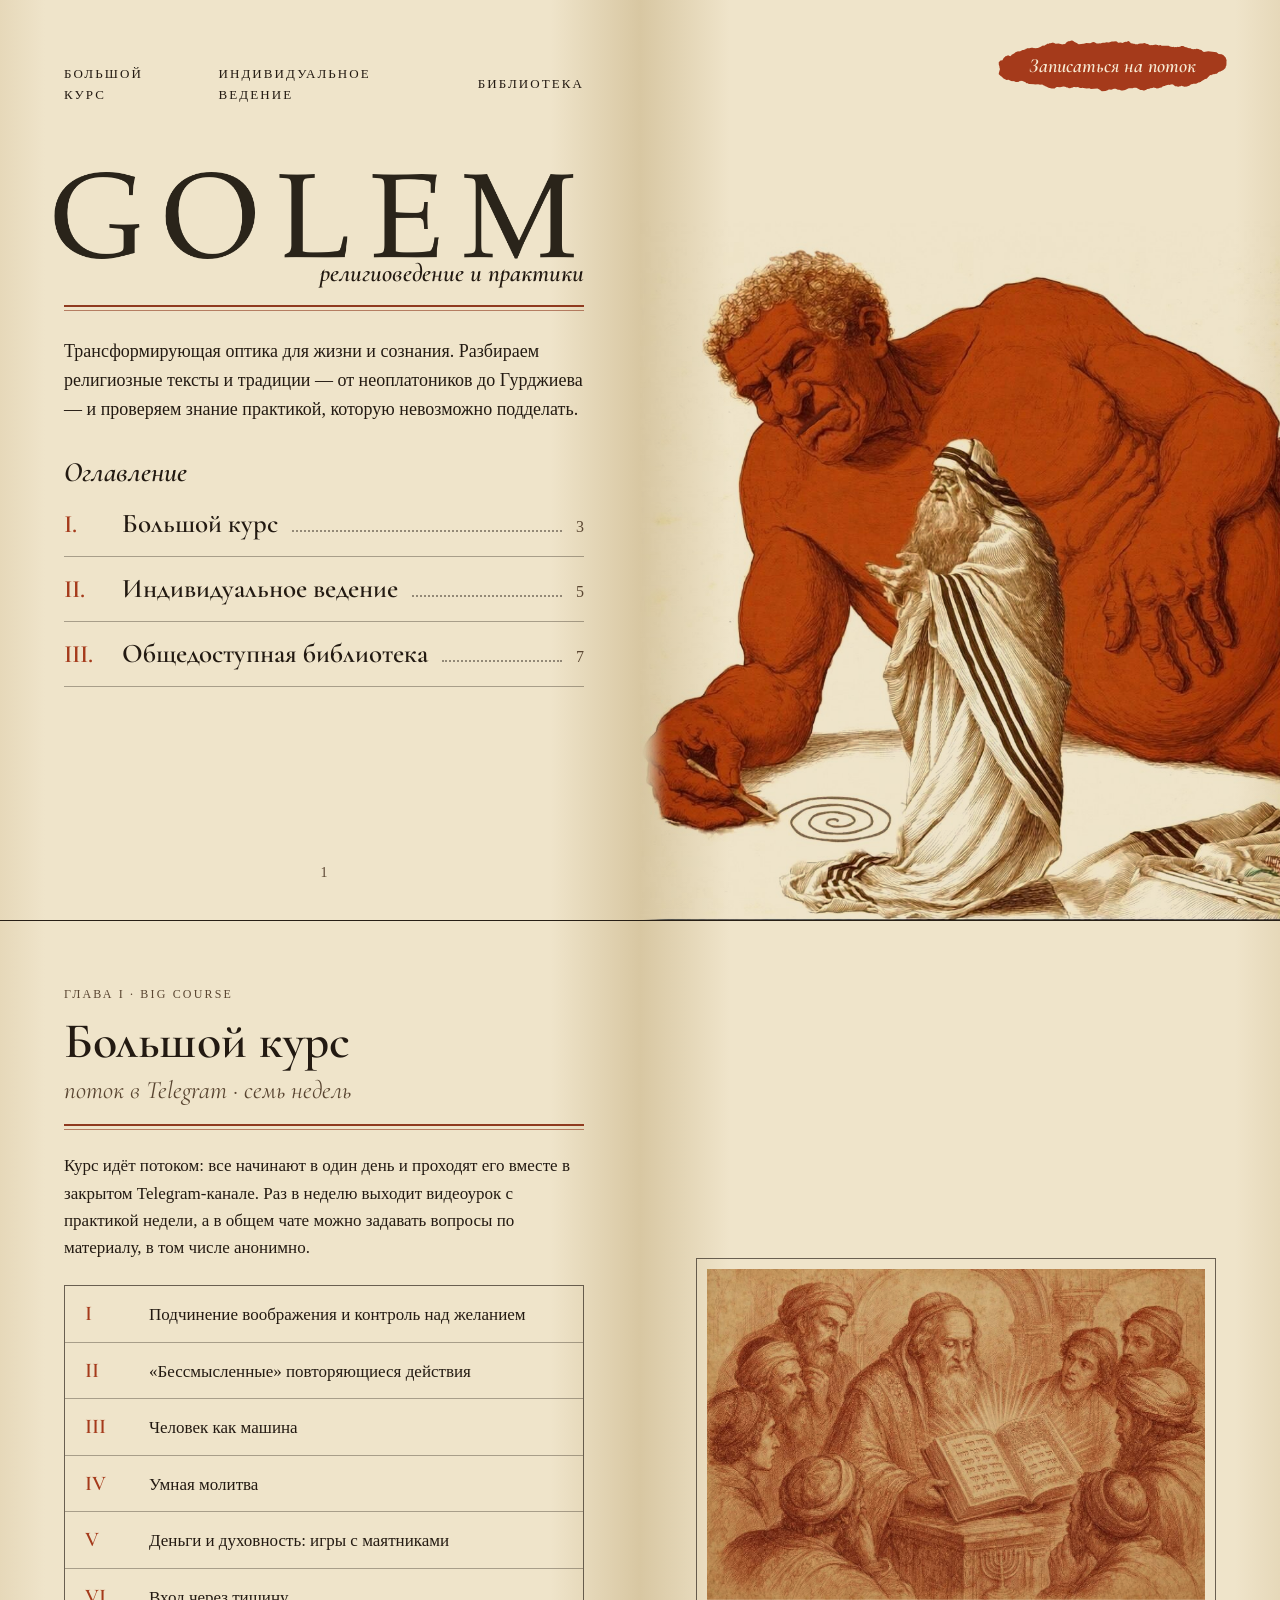
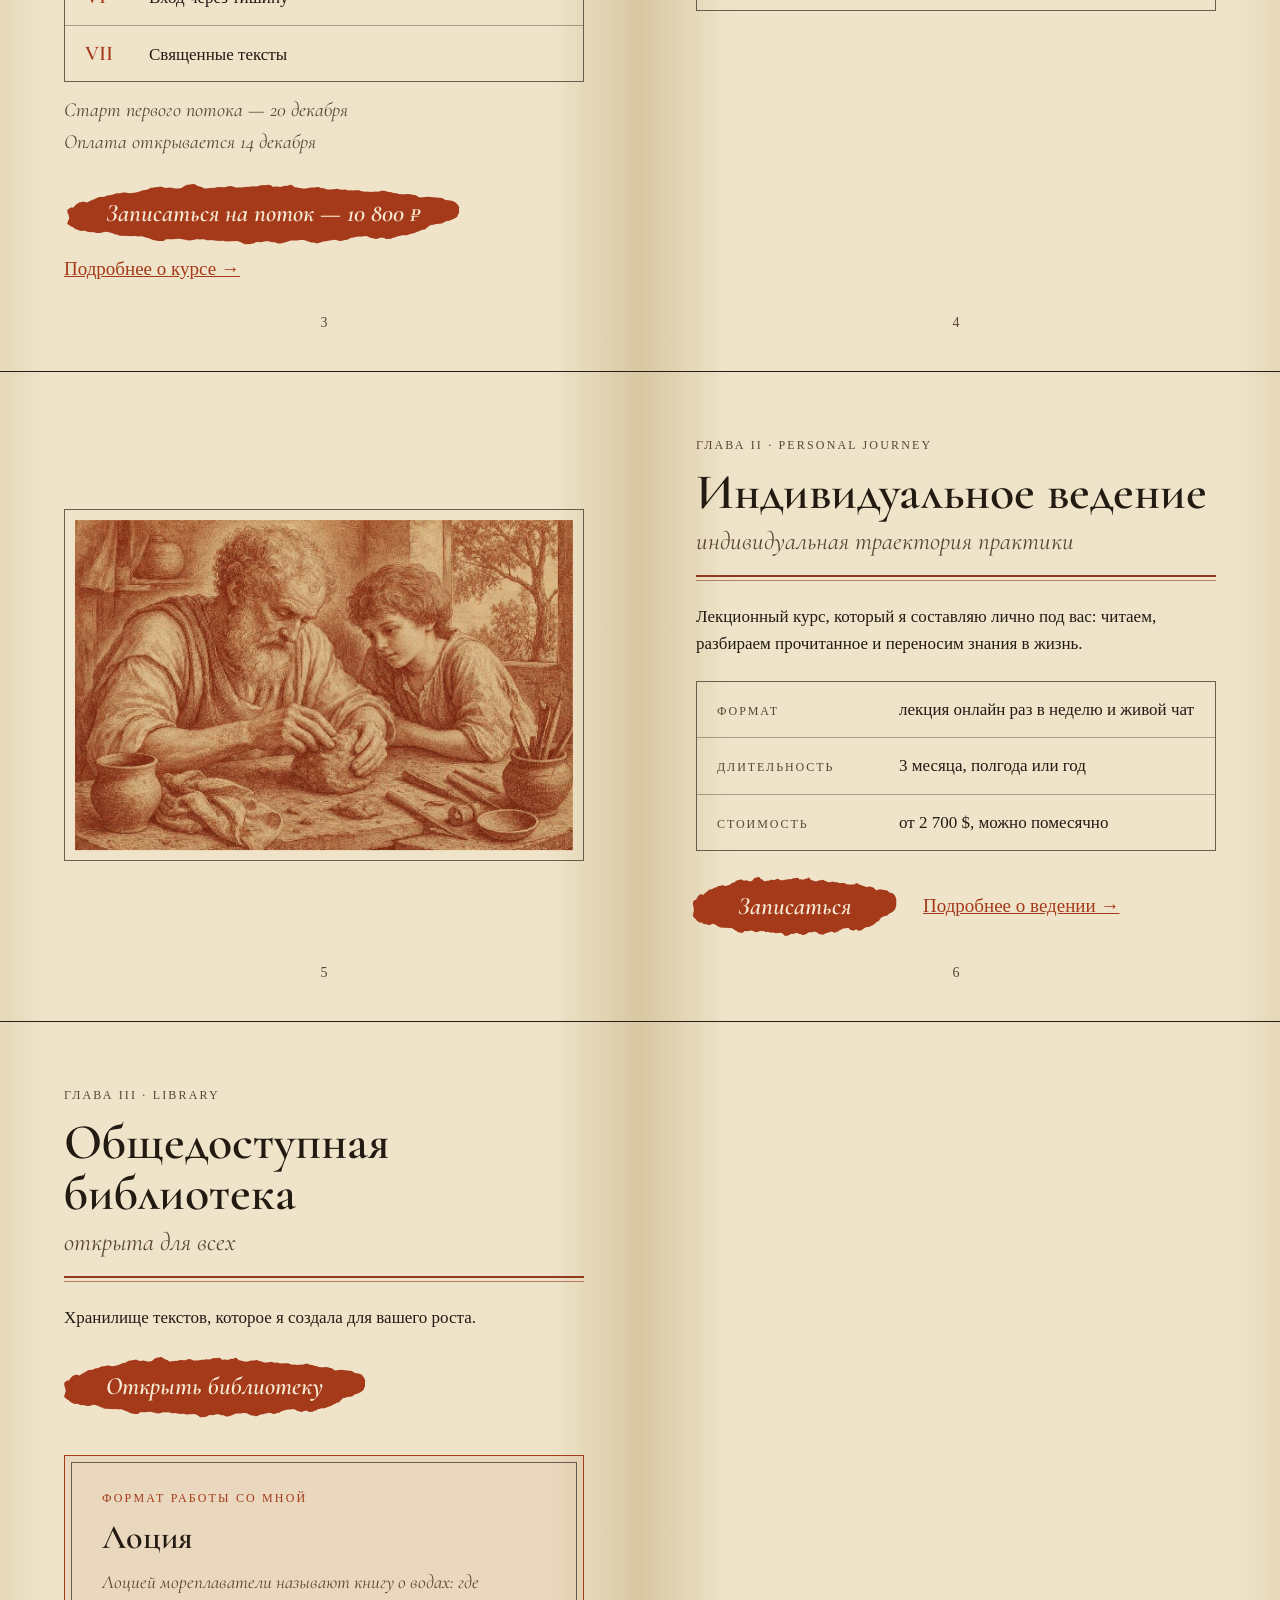
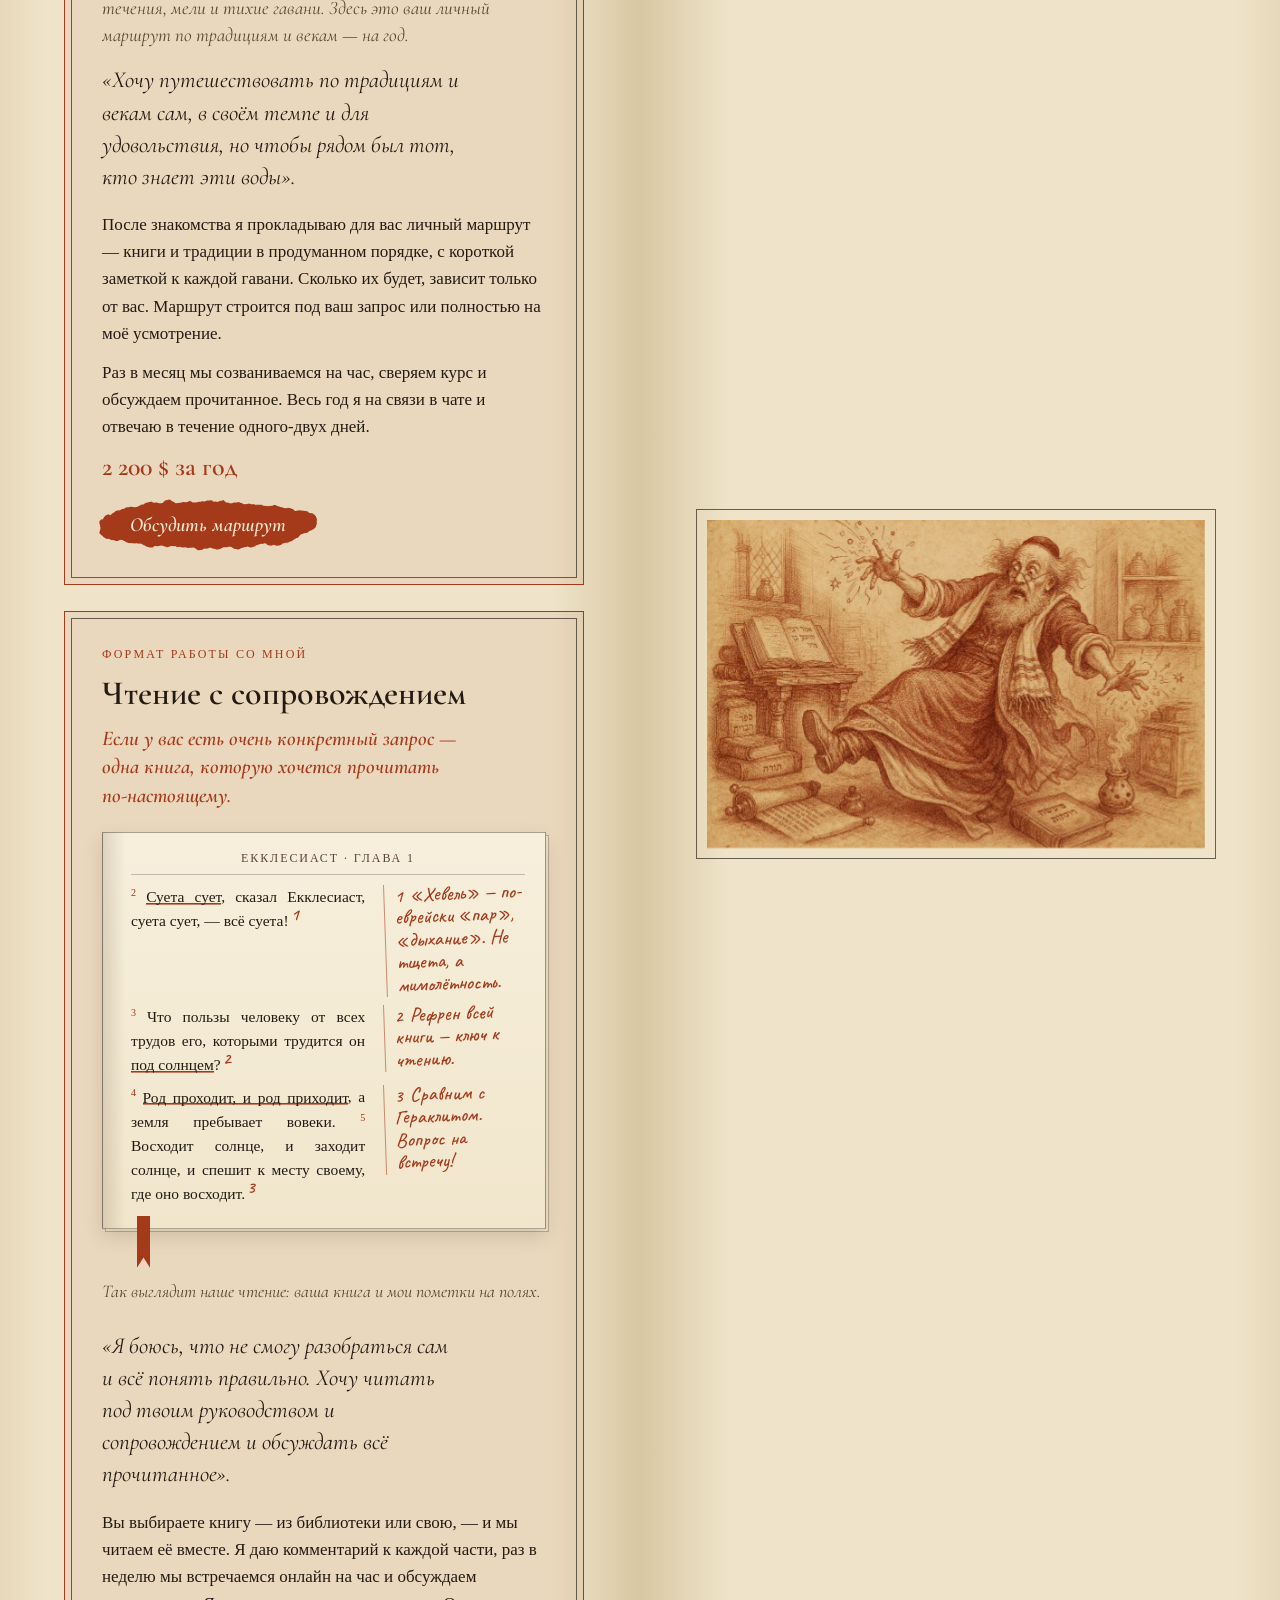
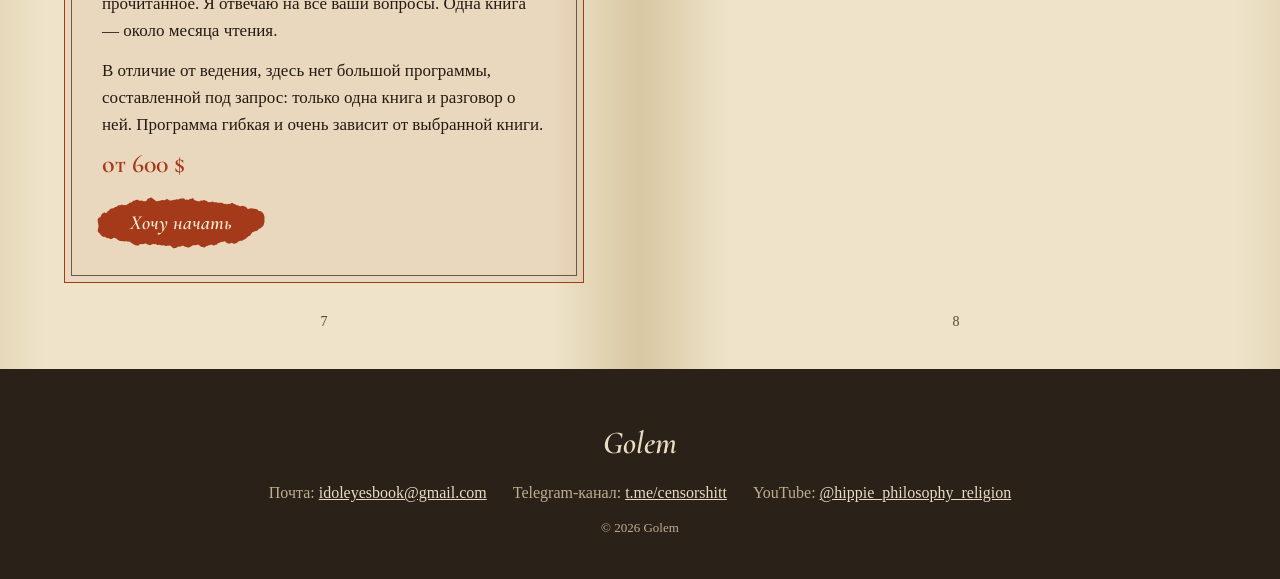
==== commit 52b54a3a: "Гравюры и рисунок на входе показываются целиком на планшетах и ноутбуках, без обрезки Co-Authored-By" ====
--- a/index.html
+++ b/index.html
@@ -15,7 +15,7 @@
 <link rel="preconnect" href="https://fonts.googleapis.com">
 <link rel="preconnect" href="https://fonts.gstatic.com" crossorigin>
 <link rel="stylesheet" href="https://fonts.googleapis.com/css2?family=Cormorant+Garamond:ital,wght@0,500;0,600;1,500;1,600&amp;family=Old+Standard+TT:ital,wght@0,400;0,700;1,400&amp;family=Caveat:wght@500;600&amp;display=swap">
-<link rel="stylesheet" href="assets/site.css?v=1120b">
+<link rel="stylesheet" href="assets/site.css?v=1120c">
 </head>
 <body>
 <svg class="svg-defs" aria-hidden="true" focusable="false"><filter id="rough"><feTurbulence type="fractalNoise" baseFrequency="0.06" numOctaves="3" seed="4" result="n"></feTurbulence><feDisplacementMap in="SourceGraphic" in2="n" scale="9" xChannelSelector="R" yChannelSelector="G"></feDisplacementMap></filter></svg>
--- a/assets/site.css
+++ b/assets/site.css
@@ -109,9 +109,9 @@
 /* гравюра в рамке */
 .plate { margin: 0; }
 .plate-frame { border: 1px solid var(--frame); padding: 10px; }
-.plate img { width: 100%; height: 440px; object-fit: cover; mix-blend-mode: multiply; }
+/* гравюра всегда целиком, в своих пропорциях — ничего не срезается на планшете и ноутбуке */
+.plate img { width: 100%; height: auto; mix-blend-mode: multiply; }
 .plate figcaption { margin-top: 14px; text-align: center; font-family: var(--display); font-style: italic; font-size: 20px; color: var(--ink-soft); }
-.plate--tall img { height: 500px; }
 .page--plate { justify-content: center; }
 .page--plate .page-num { margin-top: 0; }
 .plate-wrap { margin-block: auto; }
@@ -201,8 +201,9 @@
 .hero-cta { position: relative; z-index: 1; align-self: flex-end; }
 .hero-img {
   position: absolute; right: 0; bottom: 0;
-  width: min(690px, 100%); height: calc(100% - 110px);
-  object-fit: cover; object-position: left top;
+  /* рисунок целиком: прижат к низу страницы, а если места мало — уменьшается, а не обрезается */
+  width: min(690px, 100%); height: auto; max-height: calc(100% - 110px);
+  object-fit: contain; object-position: right bottom;
   mix-blend-mode: multiply;
 }
 
@@ -817,7 +818,6 @@
   .subtitle { font-size: 20px; }
   .double-rule { margin-top: 14px; }
   .plate-frame { padding: 6px; }
-  .plate img, .plate--tall img { height: 210px; }
   .plate figcaption { margin-top: 8px; font-size: 17px; }
   .lede { margin-top: 20px; }
 
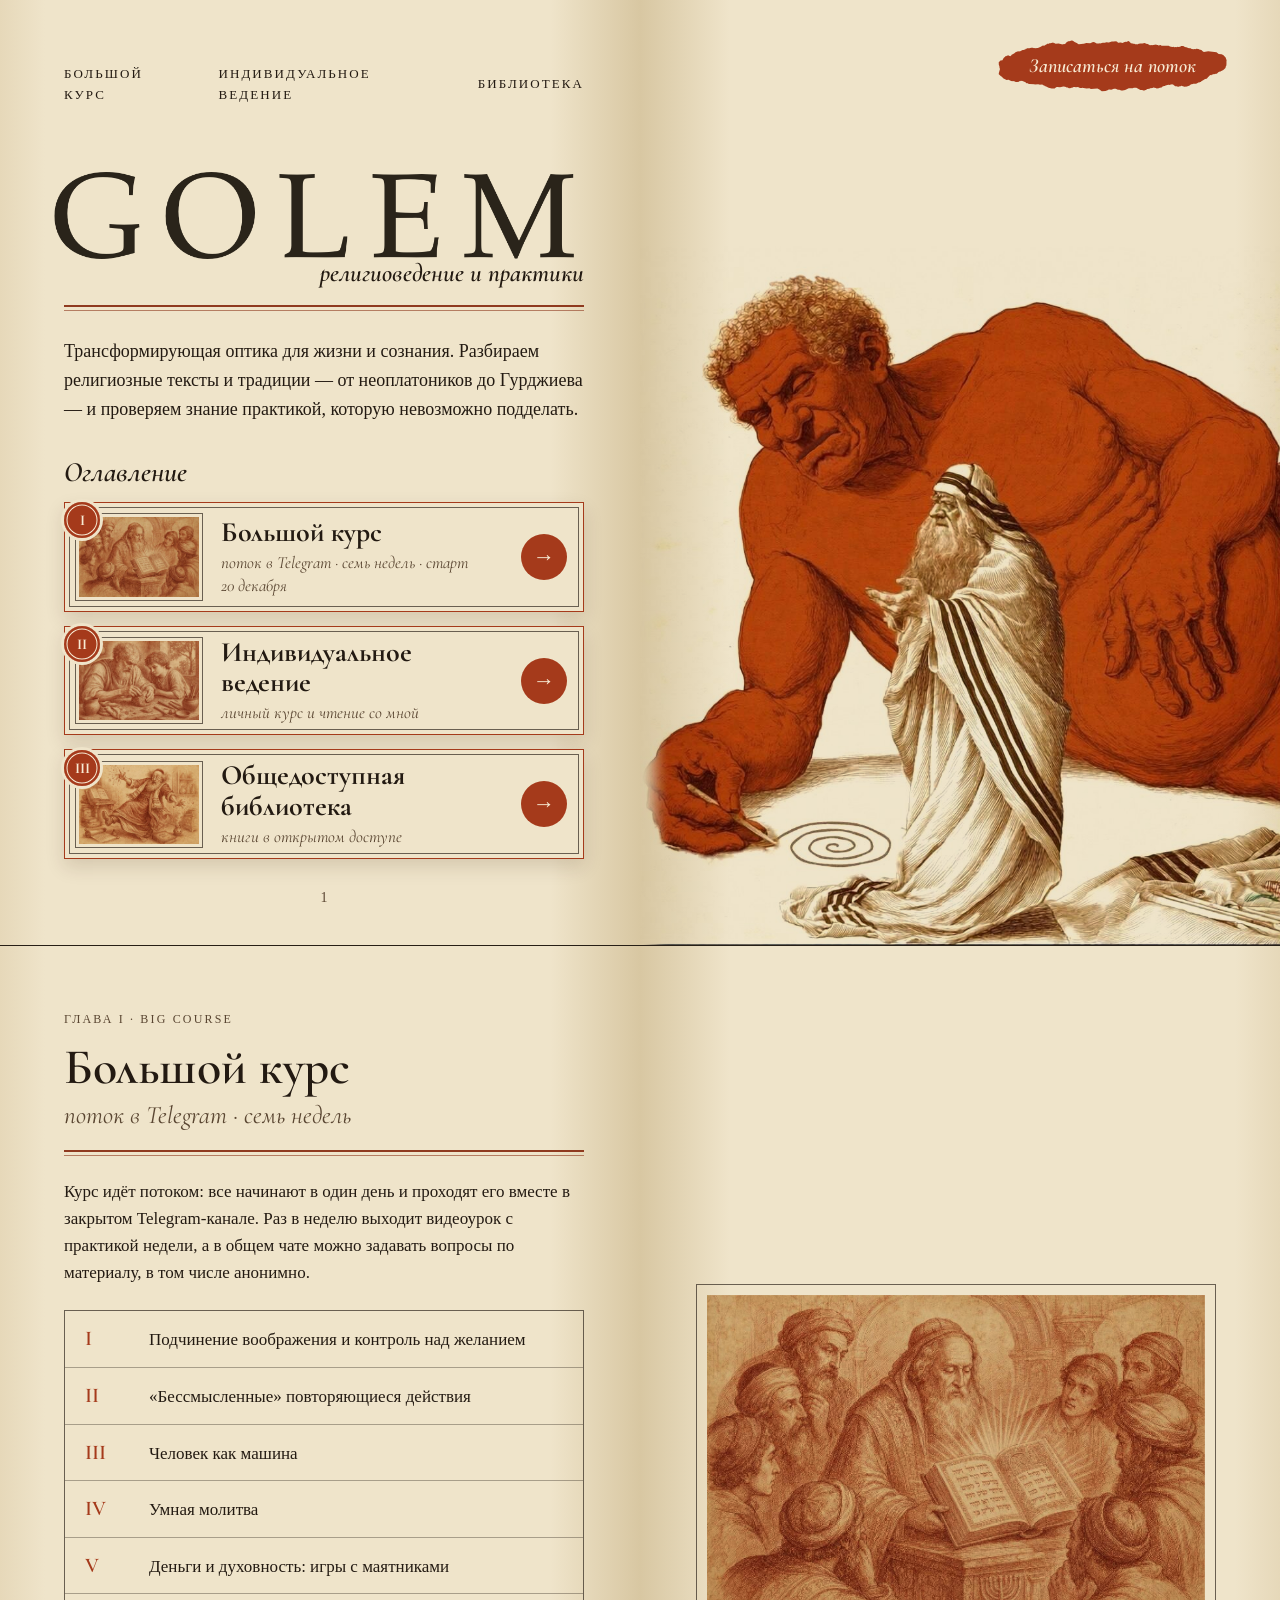
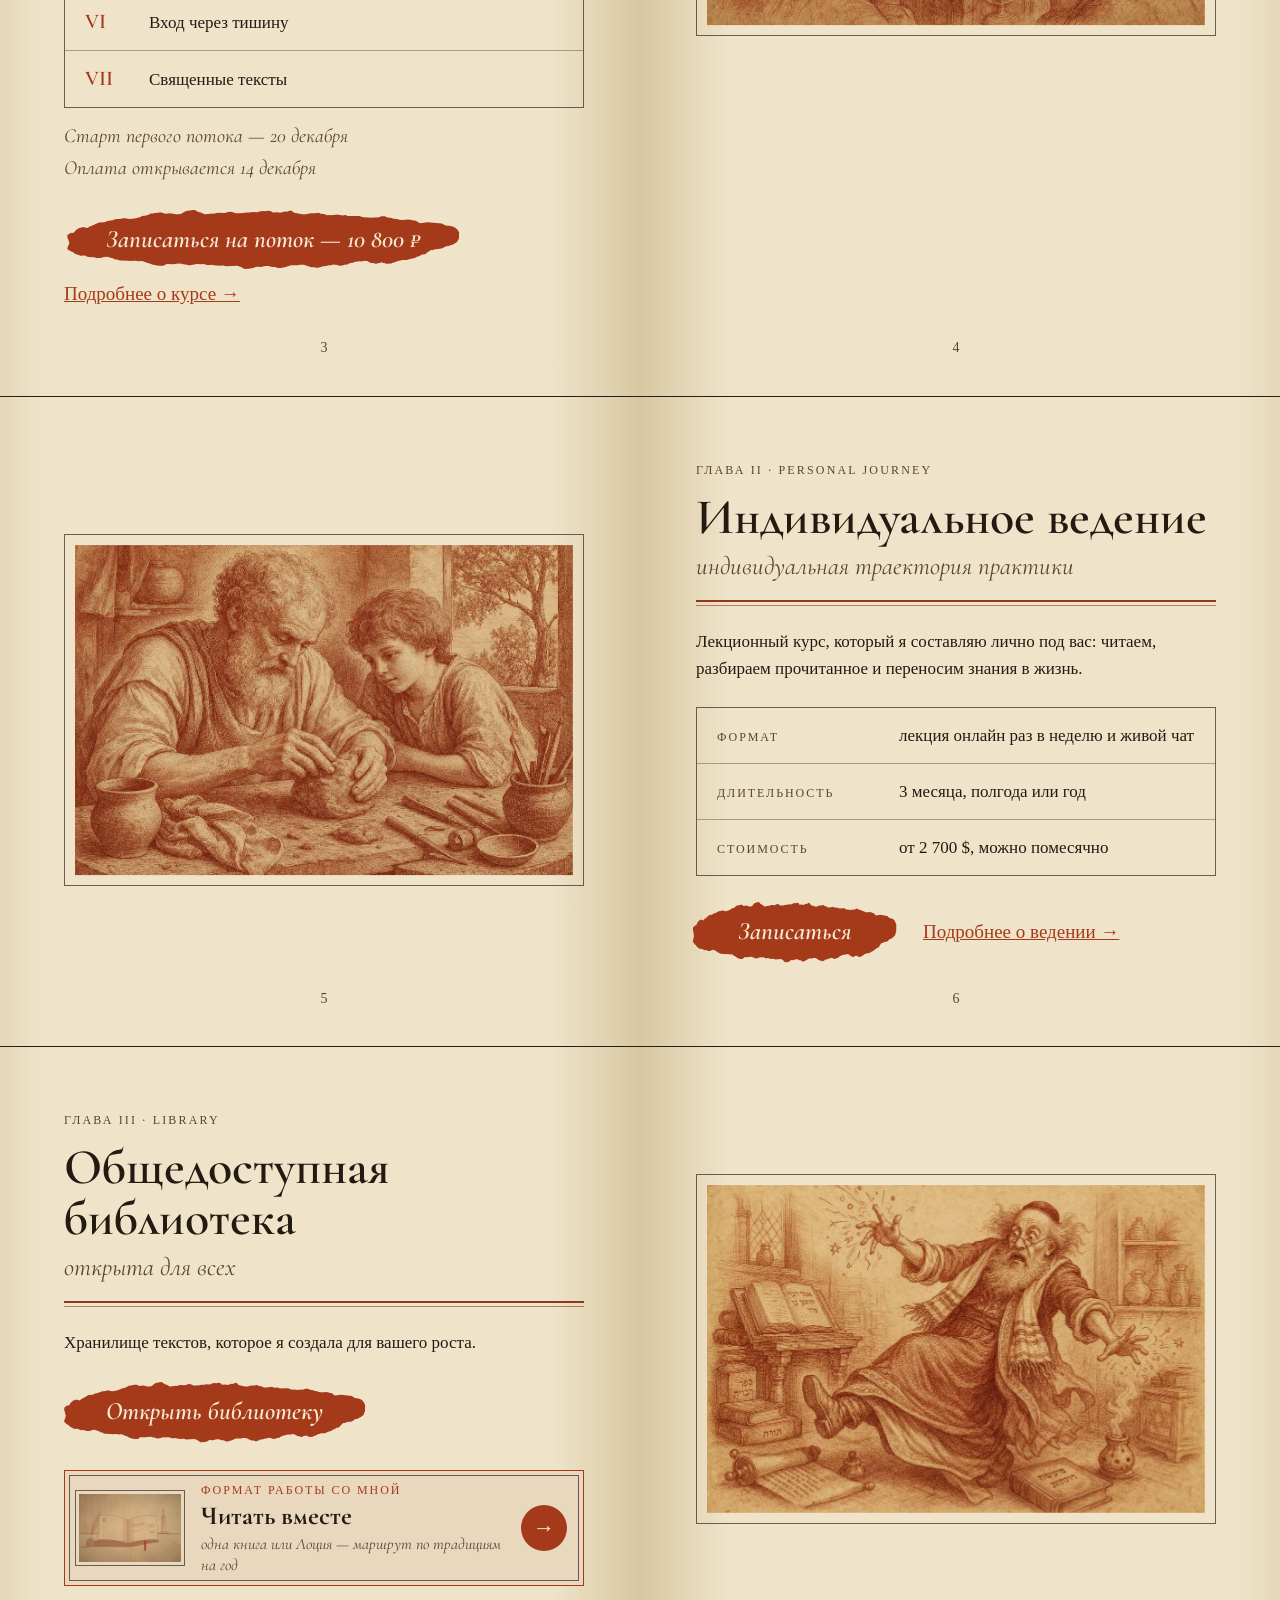
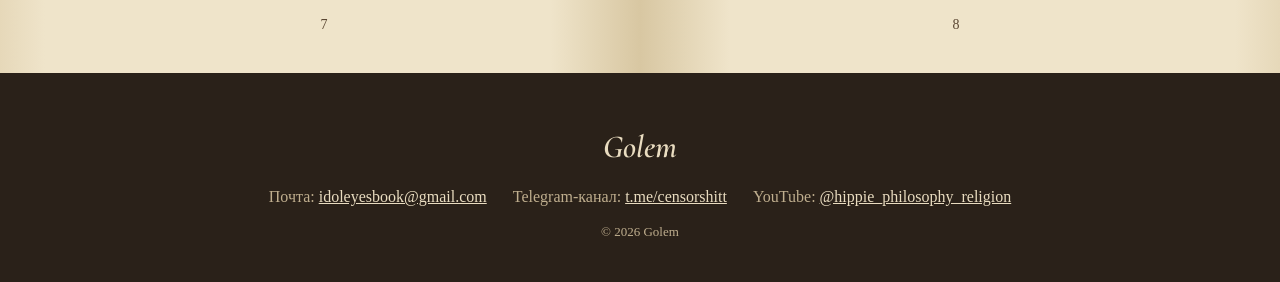
==== commit 7d5be8dd: "Главная: три крупные двери в разделы вместо оглавления; в библиотеке — плашка «Читать вместе» вместо" ====
--- a/index.html
+++ b/index.html
@@ -14,8 +14,8 @@
 <link rel="apple-touch-icon" href="img/apple-touch-icon.png">
 <link rel="preconnect" href="https://fonts.googleapis.com">
 <link rel="preconnect" href="https://fonts.gstatic.com" crossorigin>
-<link rel="stylesheet" href="https://fonts.googleapis.com/css2?family=Cormorant+Garamond:ital,wght@0,500;0,600;1,500;1,600&amp;family=Old+Standard+TT:ital,wght@0,400;0,700;1,400&amp;family=Caveat:wght@500;600&amp;display=swap">
-<link rel="stylesheet" href="assets/site.css?v=1120c">
+<link rel="stylesheet" href="https://fonts.googleapis.com/css2?family=Cormorant+Garamond:ital,wght@0,500;0,600;1,500;1,600&amp;family=Old+Standard+TT:ital,wght@0,400;0,700;1,400&amp;display=swap">
+<link rel="stylesheet" href="assets/site.css?v=1120g">
 </head>
 <body>
 <svg class="svg-defs" aria-hidden="true" focusable="false"><filter id="rough"><feTurbulence type="fractalNoise" baseFrequency="0.06" numOctaves="3" seed="4" result="n"></feTurbulence><feDisplacementMap in="SourceGraphic" in2="n" scale="9" xChannelSelector="R" yChannelSelector="G"></feDisplacementMap></filter></svg>
@@ -37,10 +37,22 @@
       <div class="double-rule" aria-hidden="true"></div>
       <p class="intro">Трансформирующая оптика для жизни и сознания. Разбираем религиозные тексты и традиции — от неоплатоников до Гурджиева — и проверяем знание практикой, которую невозможно подделать.</p>
       <h2 class="toc-head">Оглавление</h2>
-      <nav class="toc" aria-label="Оглавление">
-        <a href="#course"><span class="toc-n">I.</span><span class="toc-t">Большой курс</span><span class="toc-dots" aria-hidden="true"></span><span class="toc-p">3</span></a>
-        <a href="#personal"><span class="toc-n">II.</span><span class="toc-t">Индивидуальное ведение</span><span class="toc-dots" aria-hidden="true"></span><span class="toc-p">5</span></a>
-        <a href="#library"><span class="toc-n">III.</span><span class="toc-t">Общедоступная библиотека</span><span class="toc-dots" aria-hidden="true"></span><span class="toc-p">7</span></a>
+      <nav class="doors" aria-label="Разделы сайта">
+        <a class="door" href="kurs.html" data-transition>
+          <span class="door-pic"><img src="img/teacher-students.jpg" alt="" width="1100" height="730"><span class="door-num">I</span></span>
+          <span class="door-text"><span class="door-title">Большой курс</span><span class="door-sub">поток в Telegram · семь недель · старт 20&nbsp;декабря</span></span>
+          <span class="door-go" aria-hidden="true">→</span>
+        </a>
+        <a class="door" href="vedenie.html" data-transition>
+          <span class="door-pic"><img src="img/master-apprentice.jpg" alt="" width="1100" height="730"><span class="door-num">II</span></span>
+          <span class="door-text"><span class="door-title">Индивидуальное ведение</span><span class="door-sub">личный курс и чтение со мной</span></span>
+          <span class="door-go" aria-hidden="true">→</span>
+        </a>
+        <a class="door" href="biblioteka.html" data-transition>
+          <span class="door-pic"><img src="img/study-room.jpg" alt="" width="1100" height="725"><span class="door-num">III</span></span>
+          <span class="door-text"><span class="door-title">Общедоступная библиотека</span><span class="door-sub">книги в открытом доступе</span></span>
+          <span class="door-go" aria-hidden="true">→</span>
+        </a>
       </nav>
       <div class="page-num">1</div>
     </div>
@@ -120,49 +132,11 @@
       <div class="actions">
         <a class="btn" href="biblioteka.html" data-transition>Открыть библиотеку</a>
       </div>
-      <div class="offer">
-        <div class="offer-inner">
-          <div class="eyebrow">Формат работы со мной</div>
-          <h3>Лоция</h3>
-          <p class="offer-note">Лоцией мореплаватели называют книгу о водах: где течения, мели и тихие гавани. Здесь это ваш личный маршрут по традициям и векам — на год.</p>
-          <blockquote>«Хочу путешествовать по традициям и векам сам, в своём темпе и для удовольствия, но чтобы рядом был тот, кто знает эти воды».</blockquote>
-          <p class="offer-text">После знакомства я прокладываю для вас личный маршрут — книги и традиции в продуманном порядке, с короткой заметкой к каждой гавани. Сколько их будет, зависит только от вас. Маршрут строится под ваш запрос или полностью на моё усмотрение.</p>
-          <p class="offer-text">Раз в месяц мы созваниваемся на час, сверяем курс и обсуждаем прочитанное. Весь год я на связи в чате и отвечаю в течение одного-двух дней.</p>
-          <p class="offer-price">2&nbsp;200&nbsp;$ за год</p>
-          <a class="btn btn--sm" href="https://t.me/janeodi" target="_blank" rel="noopener">Обсудить маршрут</a>
-        </div>
-      </div>
-      <div class="offer">
-        <div class="offer-inner">
-          <div class="eyebrow">Формат работы со мной</div>
-          <h3>Чтение с сопровождением</h3>
-          <p class="offer-lead">Если у вас есть очень конкретный запрос — одна книга, которую хочется прочитать по-настоящему.</p>
-          <figure class="marg-book">
-            <div class="mb-page">
-              <div class="mb-head">Екклесиаст · глава 1</div>
-              <div class="mb-row">
-                <p class="mb-text"><sup>2</sup> <span class="mb-u">Суета сует</span>, сказал Екклесиаст, суета сует, — всё суета!<span class="mb-ref" aria-hidden="true">1</span></p>
-                <p class="mb-note"><span class="mb-ref">1</span> «Хевель» — по-еврейски «пар», «дыхание». Не тщета, а мимолётность.</p>
-              </div>
-              <div class="mb-row">
-                <p class="mb-text"><sup>3</sup> Что пользы человеку от всех трудов его, которыми трудится он <span class="mb-u">под солнцем</span>?<span class="mb-ref" aria-hidden="true">2</span></p>
-                <p class="mb-note"><span class="mb-ref">2</span> Рефрен всей книги — ключ к чтению.</p>
-              </div>
-              <div class="mb-row">
-                <p class="mb-text"><sup>4</sup> <span class="mb-u">Род проходит, и род приходит</span>, а земля пребывает вовеки. <sup>5</sup> Восходит солнце, и заходит солнце, и спешит к месту своему, где оно восходит.<span class="mb-ref" aria-hidden="true">3</span></p>
-                <p class="mb-note"><span class="mb-ref">3</span> Сравним с Гераклитом. Вопрос на встречу!</p>
-              </div>
-              <span class="mb-ribbon" aria-hidden="true"></span>
-            </div>
-            <figcaption>Так выглядит наше чтение: ваша книга и мои пометки на полях.</figcaption>
-          </figure>
-          <blockquote>«Я боюсь, что не смогу разобраться сам и всё понять правильно. Хочу читать под твоим руководством и сопровождением и обсуждать всё прочитанное».</blockquote>
-          <p class="offer-text">Вы выбираете книгу — из библиотеки или свою, — и мы читаем её вместе. Я даю комментарий к каждой части, раз в неделю мы встречаемся онлайн на час и обсуждаем прочитанное. Я отвечаю на все ваши вопросы. Одна книга — около месяца чтения.</p>
-          <p class="offer-text">В отличие от ведения, здесь нет большой программы, составленной под запрос: только одна книга и разговор о ней. Программа гибкая и очень зависит от выбранной книги.</p>
-          <p class="offer-price">от 600&nbsp;$</p>
-          <a class="btn btn--sm" href="https://t.me/janeodi" target="_blank" rel="noopener">Хочу начать</a>
-        </div>
-      </div>
+      <a class="read-tile" href="vedenie.html#formaty" data-transition>
+        <span class="read-tile-pic"><img src="img/kniga-gravura.jpg" alt="" width="960" height="640" loading="lazy"></span>
+        <span class="read-tile-text"><span class="read-tile-eyebrow">Формат работы со мной</span><span class="read-tile-title">Читать вместе</span><span class="read-tile-sub">одна книга или Лоция — маршрут по традициям на год</span></span>
+        <span class="door-go" aria-hidden="true">→</span>
+      </a>
       <div class="page-num">7</div>
     </div>
     <div class="page page--r page--plate">
--- a/assets/site.css
+++ b/assets/site.css
@@ -183,6 +183,54 @@
 .tagline { align-self: flex-end; margin-top: -6px; font-family: var(--display); font-style: italic; font-weight: 600; font-size: 25px; }
 .title-spread .double-rule { margin-top: 12px; }
 .intro { margin-top: 26px; font-size: 18px; max-width: 58ch; }
+/* три двери в разделы на входе: крупные, с гравюрами — чтобы хотелось нажать */
+.doors { margin-top: 16px; display: grid; gap: 14px; }
+.door {
+  display: grid; grid-template-columns: 128px minmax(0, 1fr) 46px; align-items: center; gap: 18px;
+  padding: 10px 16px 10px 10px;
+  border: 1.5px solid var(--cinnabar); background: var(--paper); color: var(--ink); text-decoration: none;
+  box-shadow: 0 8px 18px rgba(60, 30, 10, 0.14);
+  outline: 1px solid var(--frame); outline-offset: -6px;
+  transition: transform 0.2s ease, box-shadow 0.2s ease, background-color 0.2s ease;
+}
+.door:hover, .door:focus-visible {
+  color: var(--ink); background: linear-gradient(var(--cinnabar-wash), var(--cinnabar-wash)), var(--paper); transform: translateY(-3px);
+  box-shadow: 0 14px 26px rgba(60, 30, 10, 0.22);
+}
+.door-pic { position: relative; display: block; border: 1px solid var(--frame); padding: 3px; }
+.door-pic img { display: block; width: 100%; height: auto; mix-blend-mode: multiply; }
+.door-num {
+  position: absolute; left: -12px; top: -12px;
+  width: 36px; height: 36px; border-radius: 50%; display: grid; place-items: center;
+  background: var(--cinnabar); color: var(--on-cinnabar);
+  font-family: var(--display); font-weight: 700; font-size: 15px;
+  box-shadow: inset 0 0 0 2.5px var(--cinnabar), inset 0 0 0 3.5px var(--on-cinnabar), 0 0 0 3px var(--paper);
+}
+.door-text { display: block; min-width: 0; }
+.door-title { display: block; font-family: var(--display); font-weight: 700; font-size: 28px; line-height: 1.08; }
+.door-sub { display: block; margin-top: 5px; font-family: var(--display); font-style: italic; font-size: 17px; line-height: 1.3; color: var(--ink-soft); }
+.door-go {
+  width: 46px; height: 46px; border-radius: 50%; display: grid; place-items: center;
+  background: var(--cinnabar); color: var(--on-cinnabar); font-size: 22px; line-height: 1;
+  transition: transform 0.2s ease, background-color 0.2s ease;
+}
+.door:hover .door-go, .door:focus-visible .door-go, .read-tile:hover .door-go, .read-tile:focus-visible .door-go { transform: translateX(4px); background: var(--cinnabar-deep); }
+/* плашка «Читать вместе» в главе библиотеки */
+.read-tile {
+  margin-top: 30px; display: grid; grid-template-columns: 110px minmax(0, 1fr) 46px; align-items: center; gap: 16px;
+  padding: 10px 16px 10px 10px; color: var(--ink); text-decoration: none;
+  border: 1.5px solid var(--cinnabar); background: linear-gradient(var(--cinnabar-wash), var(--cinnabar-wash)), var(--paper);
+  outline: 1px solid var(--frame); outline-offset: -6px;
+  transition: transform 0.2s ease, box-shadow 0.2s ease;
+}
+.read-tile:hover, .read-tile:focus-visible { color: var(--ink); transform: translateY(-2px); box-shadow: 0 10px 20px rgba(60, 30, 10, 0.18); }
+.read-tile-pic { display: block; border: 1px solid var(--frame); padding: 3px; }
+.read-tile-pic img { display: block; width: 100%; height: auto; mix-blend-mode: multiply; }
+.read-tile-text { display: block; min-width: 0; }
+.read-tile-eyebrow { display: block; font-size: 12px; letter-spacing: 0.16em; text-transform: uppercase; color: var(--cinnabar); }
+.read-tile-title { display: block; margin-top: 2px; font-family: var(--display); font-weight: 700; font-size: 26px; line-height: 1.1; }
+.read-tile-sub { display: block; margin-top: 3px; font-family: var(--display); font-style: italic; font-size: 16px; line-height: 1.3; color: var(--ink-soft); }
+@media (prefers-reduced-motion: reduce) { .door, .read-tile, .door-go { transition: none; } }
 .toc-head { margin-top: 34px; font-family: var(--display); font-style: italic; font-weight: 600; font-size: 28px; }
 .toc { margin-top: 6px; display: flex; flex-direction: column; }
 .toc a {
@@ -466,6 +514,95 @@
 .steps { margin-top: 26px; display: grid; gap: 18px; counter-reset: step; }
 .steps li { display: grid; grid-template-columns: 44px minmax(0, 1fr); gap: 14px; align-items: baseline; counter-increment: step; }
 .steps li::before { content: counter(step) "."; font-family: var(--display); font-style: italic; font-weight: 600; font-size: 28px; color: var(--cinnabar); }
+
+/* форматы на странице ведения — карты: на компьютере ступенями, на телефоне листаются вбок.
+   Карта «Чтение со мной» переворачивается и показывает два варианта. */
+.tarots {
+  list-style: none; margin: 46px auto 0; padding: 0; max-width: 780px;
+  display: grid; grid-template-columns: repeat(2, minmax(0, 1fr)); gap: 26px; align-items: stretch;
+}
+/* ступень: вторая карта поднимается над первой */
+.tarot { margin-top: calc((1 - var(--rise)) * 44px); }
+.tarot-card { display: grid; height: 100%; }
+.tarot-face {
+  grid-area: 1 / 1; display: flex;
+  padding: 5px; border: 1.5px solid var(--cinnabar); background: var(--paper);
+  box-shadow: 0 14px 26px rgba(60, 30, 10, 0.2);
+  -webkit-backface-visibility: hidden; backface-visibility: hidden;
+  transition: transform 0.75s cubic-bezier(0.3, 0.1, 0.2, 1);
+  transform: perspective(1600px) rotateY(0deg);
+}
+.tarot-face--back { transform: perspective(1600px) rotateY(180deg); }
+.tarot-card.is-flipped .tarot-face--front { transform: perspective(1600px) rotateY(-180deg); }
+.tarot-card.is-flipped .tarot-face--back { transform: perspective(1600px) rotateY(0deg); }
+.tarot--here .tarot-face { border-width: 2.5px; }
+.tarot-in { flex: 1; border: 1px solid var(--frame); padding: 0 18px 22px; display: flex; flex-direction: column; align-items: center; text-align: center; }
+.tarot-num { display: flex; align-items: flex-start; gap: 10px; width: 100%; margin-top: -24px; }
+.tarot-num::before, .tarot-num::after { content: ""; flex: 1; border-top: 1px solid var(--frame); margin-top: 24px; }
+.tarot-num span {
+  width: 46px; height: 46px; border-radius: 50%; display: grid; place-items: center;
+  background: var(--cinnabar); color: var(--on-cinnabar);
+  font-family: var(--display); font-weight: 700; font-size: 18px;
+  box-shadow: inset 0 0 0 3px var(--cinnabar), inset 0 0 0 4.5px var(--on-cinnabar), 0 0 0 5px var(--paper);
+}
+.tarot-pic { position: relative; display: block; width: 100%; margin-top: 12px; border: 1px solid var(--frame); padding: 4px; background: none; font: inherit; color: inherit; }
+.tarot-pic img { display: block; width: 100%; height: auto; mix-blend-mode: multiply; }
+button.tarot-pic { cursor: pointer; }
+.tarot-tap {
+  position: absolute; left: 50%; bottom: 12px; transform: translateX(-50%);
+  padding: 5px 12px; white-space: nowrap;
+  background: var(--cinnabar); color: var(--on-cinnabar);
+  font-family: var(--display); font-style: italic; font-size: 16px;
+  box-shadow: 0 4px 10px rgba(60, 30, 10, 0.25);
+  animation: tarot-tap 2.4s ease-in-out infinite;
+}
+@keyframes tarot-tap { 0%, 100% { transform: translateX(-50%) translateY(0); } 50% { transform: translateX(-50%) translateY(-4px); } }
+button.tarot-pic:hover img, button.tarot-pic:focus-visible img { filter: brightness(1.05); }
+.tarot h3 { margin-top: 16px; font-size: 17px; letter-spacing: 0.16em; text-transform: uppercase; line-height: 1.3; }
+.tarot-hook { margin: 8px 0 0; font-family: var(--display); font-style: italic; font-size: 20px; line-height: 1.3; }
+.tarot-meta { margin-top: 10px; font-size: 14.5px; color: var(--ink-soft); }
+.tarot-list { list-style: none; margin: 14px 0 18px; padding: 0; width: 100%; text-align: left; }
+.tarot-list li { position: relative; padding: 9px 0 9px 22px; border-top: 1px dotted rgba(35, 26, 18, 0.35); font-size: 15.5px; line-height: 1.4; }
+.tarot-list li:last-child { border-bottom: 1px dotted rgba(35, 26, 18, 0.35); }
+.tarot-list li::before { content: "✦"; position: absolute; left: 2px; top: 9px; color: var(--cinnabar); font-size: 12px; }
+.tarot-list b { font-family: var(--display); font-size: 18px; color: var(--cinnabar); }
+.tarot-price {
+  margin: auto -18px 16px; padding: 9px 0; width: calc(100% + 36px);
+  background: var(--cinnabar); color: var(--on-cinnabar);
+  font-family: var(--display); font-weight: 700; font-size: 25px;
+}
+.tarot .btn--sm { white-space: nowrap; padding: 8px 22px; font-size: 19px; }
+/* оборот карты: два варианта */
+.tarot-back-title { margin-bottom: 4px; }
+.variant {
+  width: 100%; margin-top: 14px; padding-top: 14px; border-top: 1px solid var(--frame);
+  display: grid; grid-template-columns: 40% minmax(0, 1fr); gap: 8px 14px; align-items: center; text-align: left;
+}
+.variant img { width: 100%; height: auto; border: 1px solid var(--frame); padding: 3px; mix-blend-mode: multiply; }
+.variant h4 { font-family: var(--display); font-weight: 700; font-size: 22px; line-height: 1.1; color: var(--cinnabar); }
+.variant p { grid-column: 1 / -1; margin: 2px 0 0; font-size: 14.5px; line-height: 1.42; }
+.variant-price { margin-top: 4px; font-family: var(--display); font-weight: 700; font-size: 20px; color: var(--ink); }
+.variant .btn { grid-column: 1 / -1; justify-self: start; margin-left: 6px; }
+.tarot-back { margin-top: auto; padding: 14px 0 0; background: none; border: 0; font: inherit; font-family: var(--display); font-style: italic; font-size: 18px; color: var(--ink-soft); text-decoration: underline; text-underline-offset: 3px; cursor: pointer; }
+.tarot-hint, .tarot-dots { display: none; }
+@media (prefers-reduced-motion: reduce) { .tarot-face { transition: none; } .tarot-tap { animation: none; } }
+@media (max-width: 900px) {
+  .tarot-hint { display: block; margin: 10px 0 0; font-family: var(--display); font-style: italic; font-size: 18px; color: var(--ink-soft); }
+  .tarots {
+    display: flex; gap: 14px; align-items: stretch; max-width: none;
+    overflow-x: auto; scroll-snap-type: x mandatory; -webkit-overflow-scrolling: touch;
+    margin: 18px -22px 0; padding: 32px 22px 14px; scrollbar-width: none;
+  }
+  .tarots::-webkit-scrollbar { display: none; }
+  .tarot { flex: 0 0 84%; max-width: 380px; margin-top: 0; scroll-snap-align: center; }
+  .tarot-dots { display: flex; justify-content: center; gap: 9px; margin-top: 12px; }
+  .tarot-dots i { width: 9px; height: 9px; border-radius: 50%; border: 1px solid var(--cinnabar); transition: background-color 0.2s ease; }
+  .tarot-dots i.is-on { background: var(--cinnabar); }
+  .tarot-in { padding: 0 14px 20px; }
+  .tarot-price { margin-left: -14px; margin-right: -14px; width: calc(100% + 28px); }
+  .variant { grid-template-columns: 38% minmax(0, 1fr); gap: 6px 10px; }
+  .variant p { font-size: 14.5px; }
+}
 
 /* карта «Маршрут» на странице ведения: древо сфирот и легенда */
 .route-tree {
@@ -785,9 +922,9 @@
   .title-spread .tagline { order: 2; }
   .title-spread .double-rule { order: 3; }
   .title-spread .intro { order: 4; }
-  .title-spread .hero-img { order: 5; }
-  .title-spread .toc-head { order: 6; }
-  .title-spread .toc { order: 7; }
+  .title-spread .toc-head { order: 5; }
+  .title-spread .doors { order: 6; }
+  .title-spread .hero-img { order: 7; }
   .topnav { width: 100%; justify-content: space-between; gap: 12px; padding-bottom: 6px; border-bottom: 1px solid var(--hair); }
   .topnav .full { display: none; }
   .topnav .short { display: inline; }
@@ -812,6 +949,15 @@
   .toc-n { width: 34px; font-size: 21px; }
   .toc-t { font-size: 21px; }
   .toc-dots, .toc-p { display: none; }
+  .doors { gap: 12px; }
+  .door { grid-template-columns: 92px minmax(0, 1fr) 38px; gap: 12px; padding: 8px 10px 8px 8px; }
+  .door-title { font-size: 22px; }
+  .door-sub { font-size: 15px; }
+  .door-go { width: 38px; height: 38px; font-size: 19px; }
+  .door-num { width: 30px; height: 30px; font-size: 13px; left: -10px; top: -10px; }
+  .read-tile { grid-template-columns: 84px minmax(0, 1fr) 38px; gap: 12px; padding: 8px 10px 8px 8px; }
+  .read-tile-title { font-size: 22px; }
+  .read-tile-sub { font-size: 15px; }
 
   /* главы */
   .chapter-title { font-size: 38px; }
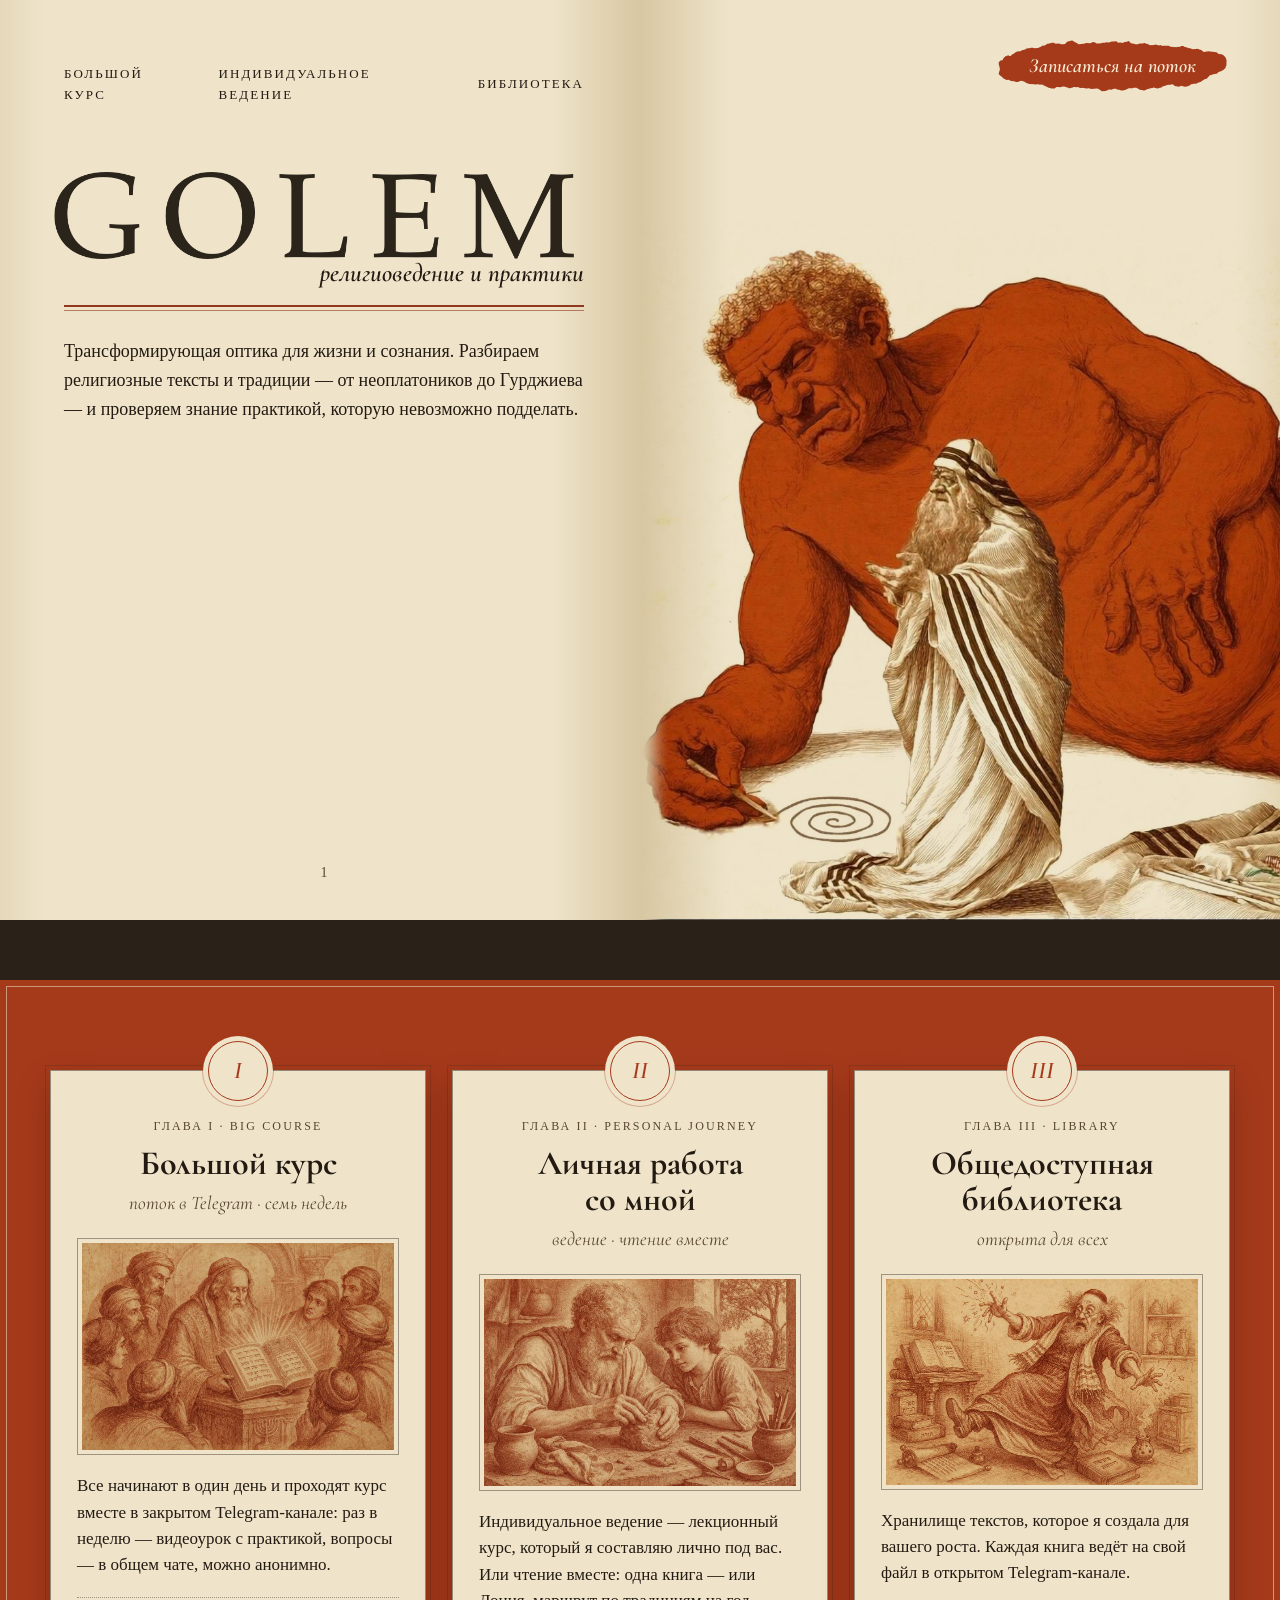
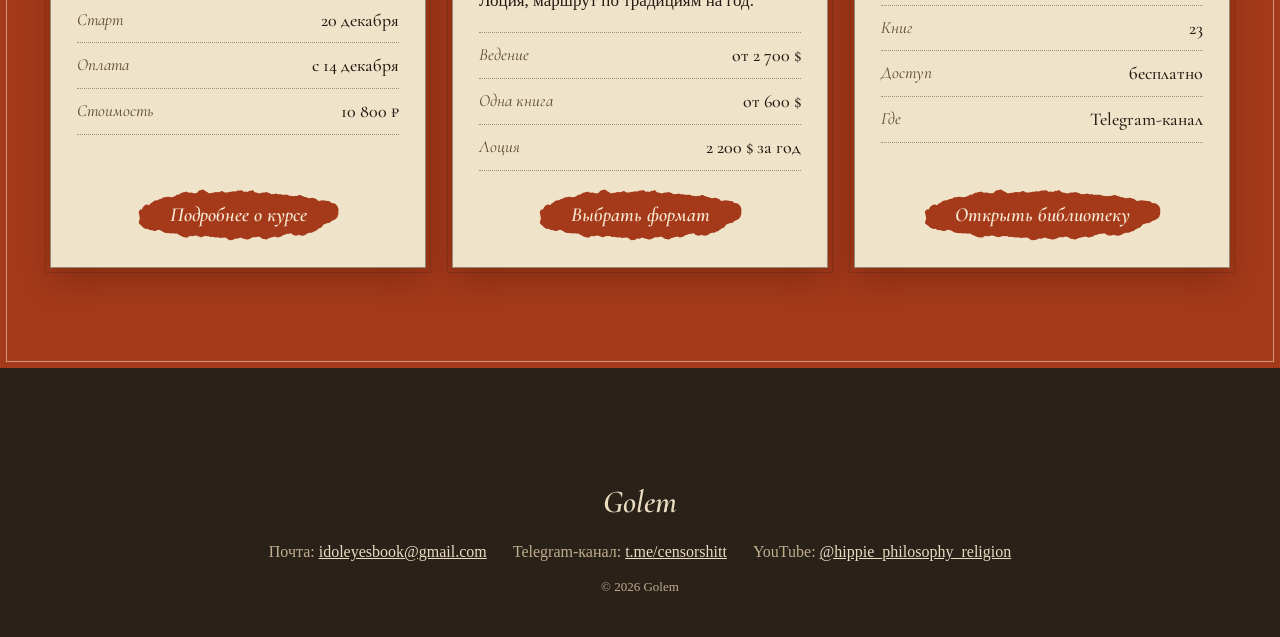
==== commit 06420a6b: "Главная: оглавление убрано, три главы — карточки на красном фоне (курс, личная работа, библиотека); " ====
--- a/index.html
+++ b/index.html
@@ -15,7 +15,7 @@
 <link rel="preconnect" href="https://fonts.googleapis.com">
 <link rel="preconnect" href="https://fonts.gstatic.com" crossorigin>
 <link rel="stylesheet" href="https://fonts.googleapis.com/css2?family=Cormorant+Garamond:ital,wght@0,500;0,600;1,500;1,600&amp;family=Old+Standard+TT:ital,wght@0,400;0,700;1,400&amp;display=swap">
-<link rel="stylesheet" href="assets/site.css?v=1120g">
+<link rel="stylesheet" href="assets/site.css?v=1121">
 </head>
 <body>
 <svg class="svg-defs" aria-hidden="true" focusable="false"><filter id="rough"><feTurbulence type="fractalNoise" baseFrequency="0.06" numOctaves="3" seed="4" result="n"></feTurbulence><feDisplacementMap in="SourceGraphic" in2="n" scale="9" xChannelSelector="R" yChannelSelector="G"></feDisplacementMap></filter></svg>
@@ -36,24 +36,6 @@
       <div class="tagline">религиоведение и практики</div>
       <div class="double-rule" aria-hidden="true"></div>
       <p class="intro">Трансформирующая оптика для жизни и сознания. Разбираем религиозные тексты и традиции — от неоплатоников до Гурджиева — и проверяем знание практикой, которую невозможно подделать.</p>
-      <h2 class="toc-head">Оглавление</h2>
-      <nav class="doors" aria-label="Разделы сайта">
-        <a class="door" href="kurs.html" data-transition>
-          <span class="door-pic"><img src="img/teacher-students.jpg" alt="" width="1100" height="730"><span class="door-num">I</span></span>
-          <span class="door-text"><span class="door-title">Большой курс</span><span class="door-sub">поток в Telegram · семь недель · старт 20&nbsp;декабря</span></span>
-          <span class="door-go" aria-hidden="true">→</span>
-        </a>
-        <a class="door" href="vedenie.html" data-transition>
-          <span class="door-pic"><img src="img/master-apprentice.jpg" alt="" width="1100" height="730"><span class="door-num">II</span></span>
-          <span class="door-text"><span class="door-title">Индивидуальное ведение</span><span class="door-sub">личный курс и чтение со мной</span></span>
-          <span class="door-go" aria-hidden="true">→</span>
-        </a>
-        <a class="door" href="biblioteka.html" data-transition>
-          <span class="door-pic"><img src="img/study-room.jpg" alt="" width="1100" height="725"><span class="door-num">III</span></span>
-          <span class="door-text"><span class="door-title">Общедоступная библиотека</span><span class="door-sub">книги в открытом доступе</span></span>
-          <span class="door-go" aria-hidden="true">→</span>
-        </a>
-      </nav>
       <div class="page-num">1</div>
     </div>
     <div class="page page--r hero-page">
@@ -62,90 +44,53 @@
     </div>
   </section>
 
-  <!-- Глава I: большой курс -->
-  <section class="spread" id="course" aria-labelledby="course-title">
-    <div class="page">
+  <!-- Три пути: курс, личная работа, библиотека -->
+  <div class="paths-band">
+  <section class="paths" id="puti" aria-label="Три пути">
+    <article class="path" id="course" aria-labelledby="course-title">
+      <span class="path-sym">I</span>
       <div class="eyebrow">Глава I · Big course</div>
-      <h2 class="chapter-title" id="course-title">Большой курс</h2>
-      <div class="subtitle">поток в Telegram · семь недель</div>
-      <div class="double-rule" aria-hidden="true"></div>
-      <p class="lede">Курс идёт потоком: все начинают в один день и проходят его вместе в закрытом Telegram-канале. Раз в неделю выходит видеоурок с практикой недели, а в общем чате можно задавать вопросы по материалу, в том числе анонимно.</p>
-      <ol class="lesson-list" aria-label="Уроки курса">
-        <li><span class="num">I</span><span>Подчинение воображения и контроль над желанием</span></li>
-        <li><span class="num">II</span><span>«Бессмысленные» повторяющиеся действия</span></li>
-        <li><span class="num">III</span><span>Человек как машина</span></li>
-        <li><span class="num">IV</span><span>Умная молитва</span></li>
-        <li><span class="num">V</span><span>Деньги и духовность: игры с маятниками</span></li>
-        <li><span class="num">VI</span><span>Вход через тишину</span></li>
-        <li><span class="num">VII</span><span>Священные тексты</span></li>
-      </ol>
-      <p class="aside-note">Старт первого потока — 20&nbsp;декабря<br>Оплата открывается 14&nbsp;декабря<span class="m-only"><br>10&nbsp;800&nbsp;₽</span></p>
-      <div class="actions">
-        <a class="btn" href="kurs.html#zapis" data-transition>Записаться на поток<span class="btn-price">&nbsp;— 10&nbsp;800&nbsp;₽</span></a>
-        <a class="link-arrow" href="kurs.html" data-transition>Подробнее о курсе →</a>
-      </div>
-      <div class="page-num">3</div>
-    </div>
-    <div class="page page--r page--plate">
-      <figure class="plate plate--tall plate-wrap">
-        <div class="plate-frame"><img src="img/teacher-students.jpg" alt="Учитель читает книгу ученикам" width="1100" height="730" loading="lazy"></div>
-      </figure>
-      <div class="page-num">4</div>
-    </div>
+      <h2 class="path-title" id="course-title">Большой курс</h2>
+      <div class="path-sub">поток в Telegram · семь недель</div>
+      <div class="path-pic"><img src="img/teacher-students.jpg" alt="Учитель читает книгу ученикам" width="1100" height="730" loading="lazy"></div>
+      <p class="path-lede">Все начинают в один день и проходят курс вместе в закрытом Telegram-канале: раз в неделю — видеоурок с практикой, вопросы — в общем чате, можно анонимно.</p>
+      <dl class="path-facts">
+        <div><dt>Старт</dt><dd>20&nbsp;декабря</dd></div>
+        <div><dt>Оплата</dt><dd>с 14&nbsp;декабря</dd></div>
+        <div><dt>Стоимость</dt><dd>10&nbsp;800&nbsp;₽</dd></div>
+      </dl>
+      <a class="btn btn--sm" href="kurs.html" data-transition>Подробнее о курсе</a>
+    </article>
+    <article class="path path--mid" id="personal" aria-labelledby="personal-title">
+      <span class="path-sym">II</span>
+      <div class="eyebrow">Глава II · Personal journey</div>
+      <h2 class="path-title" id="personal-title">Личная работа со мной</h2>
+      <div class="path-sub">ведение · чтение вместе</div>
+      <div class="path-pic"><img src="img/master-apprentice.jpg" alt="Мастер лепит фигуру из глины, ученик смотрит" width="1100" height="730" loading="lazy"></div>
+      <p class="path-lede">Индивидуальное ведение — лекционный курс, который я составляю лично под вас. Или чтение вместе: одна книга — или Лоция, маршрут по традициям на год.</p>
+      <dl class="path-facts">
+        <div><dt>Ведение</dt><dd>от 2&nbsp;700&nbsp;$</dd></div>
+        <div><dt>Одна книга</dt><dd>от 600&nbsp;$</dd></div>
+        <div><dt>Лоция</dt><dd>2&nbsp;200&nbsp;$ за год</dd></div>
+      </dl>
+      <a class="btn btn--sm" href="vedenie.html" data-transition>Выбрать формат</a>
+    </article>
+    <article class="path" id="library" aria-labelledby="library-title">
+      <span class="path-sym">III</span>
+      <div class="eyebrow">Глава III · Library</div>
+      <h2 class="path-title" id="library-title">Общедоступная библиотека</h2>
+      <div class="path-sub">открыта для всех</div>
+      <div class="path-pic"><img src="img/study-room.jpg" alt="Мудрец в кабинете среди разлетающихся книг и свитков" width="1100" height="725" loading="lazy"></div>
+      <p class="path-lede">Хранилище текстов, которое я создала для вашего роста. Каждая книга ведёт на свой файл в открытом Telegram-канале.</p>
+      <dl class="path-facts">
+        <div><dt>Книг</dt><dd>23</dd></div>
+        <div><dt>Доступ</dt><dd>бесплатно</dd></div>
+        <div><dt>Где</dt><dd>Telegram-канал</dd></div>
+      </dl>
+      <a class="btn btn--sm" href="biblioteka.html" data-transition>Открыть библиотеку</a>
+    </article>
   </section>
-
-  <!-- Глава II: индивидуальное ведение -->
-  <section class="spread" id="personal" aria-labelledby="personal-title">
-    <div class="page page--plate">
-      <figure class="plate plate-wrap">
-        <div class="plate-frame"><img src="img/master-apprentice.jpg" alt="Мастер лепит фигуру из глины, ученик смотрит" width="1100" height="730" loading="lazy"></div>
-      </figure>
-      <div class="page-num">5</div>
-    </div>
-    <div class="page page--r">
-      <div class="eyebrow">Глава II · Personal journey</div>
-      <h2 class="chapter-title" id="personal-title">Индивидуальное ведение</h2>
-      <div class="subtitle">индивидуальная траектория практики</div>
-      <div class="double-rule" aria-hidden="true"></div>
-      <p class="lede">Лекционный курс, который я составляю лично под вас: читаем, разбираем прочитанное и переносим знания в жизнь.</p>
-      <dl class="facts">
-        <div><dt>Формат</dt><dd>лекция онлайн раз в неделю и живой чат</dd></div>
-        <div><dt>Длительность</dt><dd>3 месяца, полгода или год</dd></div>
-        <div><dt>Стоимость</dt><dd>от 2&nbsp;700&nbsp;$, можно помесячно</dd></div>
-      </dl>
-      <div class="actions">
-        <a class="btn" href="https://t.me/janeodi" target="_blank" rel="noopener">Записаться</a>
-        <a class="link-arrow" href="vedenie.html" data-transition>Подробнее о ведении →</a>
-      </div>
-      <div class="page-num">6</div>
-    </div>
-  </section>
-
-  <!-- Глава III: библиотека -->
-  <section class="spread" id="library" aria-labelledby="library-title">
-    <div class="page">
-      <div class="eyebrow">Глава III · Library</div>
-      <h2 class="chapter-title" id="library-title">Общедоступная библиотека</h2>
-      <div class="subtitle">открыта для всех</div>
-      <div class="double-rule" aria-hidden="true"></div>
-      <p class="lede">Хранилище текстов, которое я создала для вашего роста.</p>
-      <div class="actions">
-        <a class="btn" href="biblioteka.html" data-transition>Открыть библиотеку</a>
-      </div>
-      <a class="read-tile" href="vedenie.html#formaty" data-transition>
-        <span class="read-tile-pic"><img src="img/kniga-gravura.jpg" alt="" width="960" height="640" loading="lazy"></span>
-        <span class="read-tile-text"><span class="read-tile-eyebrow">Формат работы со мной</span><span class="read-tile-title">Читать вместе</span><span class="read-tile-sub">одна книга или Лоция — маршрут по традициям на год</span></span>
-        <span class="door-go" aria-hidden="true">→</span>
-      </a>
-      <div class="page-num">7</div>
-    </div>
-    <div class="page page--r page--plate">
-      <figure class="plate plate-wrap">
-        <div class="plate-frame"><img src="img/study-room.jpg" alt="Мудрец в кабинете среди разлетающихся книг и свитков" width="1100" height="725" loading="lazy"></div>
-      </figure>
-      <div class="page-num">8</div>
-    </div>
-  </section>
+  </div>
 </main>
 
 <footer class="site-foot">
--- a/assets/site.css
+++ b/assets/site.css
@@ -183,54 +183,6 @@
 .tagline { align-self: flex-end; margin-top: -6px; font-family: var(--display); font-style: italic; font-weight: 600; font-size: 25px; }
 .title-spread .double-rule { margin-top: 12px; }
 .intro { margin-top: 26px; font-size: 18px; max-width: 58ch; }
-/* три двери в разделы на входе: крупные, с гравюрами — чтобы хотелось нажать */
-.doors { margin-top: 16px; display: grid; gap: 14px; }
-.door {
-  display: grid; grid-template-columns: 128px minmax(0, 1fr) 46px; align-items: center; gap: 18px;
-  padding: 10px 16px 10px 10px;
-  border: 1.5px solid var(--cinnabar); background: var(--paper); color: var(--ink); text-decoration: none;
-  box-shadow: 0 8px 18px rgba(60, 30, 10, 0.14);
-  outline: 1px solid var(--frame); outline-offset: -6px;
-  transition: transform 0.2s ease, box-shadow 0.2s ease, background-color 0.2s ease;
-}
-.door:hover, .door:focus-visible {
-  color: var(--ink); background: linear-gradient(var(--cinnabar-wash), var(--cinnabar-wash)), var(--paper); transform: translateY(-3px);
-  box-shadow: 0 14px 26px rgba(60, 30, 10, 0.22);
-}
-.door-pic { position: relative; display: block; border: 1px solid var(--frame); padding: 3px; }
-.door-pic img { display: block; width: 100%; height: auto; mix-blend-mode: multiply; }
-.door-num {
-  position: absolute; left: -12px; top: -12px;
-  width: 36px; height: 36px; border-radius: 50%; display: grid; place-items: center;
-  background: var(--cinnabar); color: var(--on-cinnabar);
-  font-family: var(--display); font-weight: 700; font-size: 15px;
-  box-shadow: inset 0 0 0 2.5px var(--cinnabar), inset 0 0 0 3.5px var(--on-cinnabar), 0 0 0 3px var(--paper);
-}
-.door-text { display: block; min-width: 0; }
-.door-title { display: block; font-family: var(--display); font-weight: 700; font-size: 28px; line-height: 1.08; }
-.door-sub { display: block; margin-top: 5px; font-family: var(--display); font-style: italic; font-size: 17px; line-height: 1.3; color: var(--ink-soft); }
-.door-go {
-  width: 46px; height: 46px; border-radius: 50%; display: grid; place-items: center;
-  background: var(--cinnabar); color: var(--on-cinnabar); font-size: 22px; line-height: 1;
-  transition: transform 0.2s ease, background-color 0.2s ease;
-}
-.door:hover .door-go, .door:focus-visible .door-go, .read-tile:hover .door-go, .read-tile:focus-visible .door-go { transform: translateX(4px); background: var(--cinnabar-deep); }
-/* плашка «Читать вместе» в главе библиотеки */
-.read-tile {
-  margin-top: 30px; display: grid; grid-template-columns: 110px minmax(0, 1fr) 46px; align-items: center; gap: 16px;
-  padding: 10px 16px 10px 10px; color: var(--ink); text-decoration: none;
-  border: 1.5px solid var(--cinnabar); background: linear-gradient(var(--cinnabar-wash), var(--cinnabar-wash)), var(--paper);
-  outline: 1px solid var(--frame); outline-offset: -6px;
-  transition: transform 0.2s ease, box-shadow 0.2s ease;
-}
-.read-tile:hover, .read-tile:focus-visible { color: var(--ink); transform: translateY(-2px); box-shadow: 0 10px 20px rgba(60, 30, 10, 0.18); }
-.read-tile-pic { display: block; border: 1px solid var(--frame); padding: 3px; }
-.read-tile-pic img { display: block; width: 100%; height: auto; mix-blend-mode: multiply; }
-.read-tile-text { display: block; min-width: 0; }
-.read-tile-eyebrow { display: block; font-size: 12px; letter-spacing: 0.16em; text-transform: uppercase; color: var(--cinnabar); }
-.read-tile-title { display: block; margin-top: 2px; font-family: var(--display); font-weight: 700; font-size: 26px; line-height: 1.1; }
-.read-tile-sub { display: block; margin-top: 3px; font-family: var(--display); font-style: italic; font-size: 16px; line-height: 1.3; color: var(--ink-soft); }
-@media (prefers-reduced-motion: reduce) { .door, .read-tile, .door-go { transition: none; } }
 .toc-head { margin-top: 34px; font-family: var(--display); font-style: italic; font-weight: 600; font-size: 28px; }
 .toc { margin-top: 6px; display: flex; flex-direction: column; }
 .toc a {
@@ -922,8 +874,6 @@
   .title-spread .tagline { order: 2; }
   .title-spread .double-rule { order: 3; }
   .title-spread .intro { order: 4; }
-  .title-spread .toc-head { order: 5; }
-  .title-spread .doors { order: 6; }
   .title-spread .hero-img { order: 7; }
   .topnav { width: 100%; justify-content: space-between; gap: 12px; padding-bottom: 6px; border-bottom: 1px solid var(--hair); }
   .topnav .full { display: none; }
@@ -949,15 +899,6 @@
   .toc-n { width: 34px; font-size: 21px; }
   .toc-t { font-size: 21px; }
   .toc-dots, .toc-p { display: none; }
-  .doors { gap: 12px; }
-  .door { grid-template-columns: 92px minmax(0, 1fr) 38px; gap: 12px; padding: 8px 10px 8px 8px; }
-  .door-title { font-size: 22px; }
-  .door-sub { font-size: 15px; }
-  .door-go { width: 38px; height: 38px; font-size: 19px; }
-  .door-num { width: 30px; height: 30px; font-size: 13px; left: -10px; top: -10px; }
-  .read-tile { grid-template-columns: 84px minmax(0, 1fr) 38px; gap: 12px; padding: 8px 10px 8px 8px; }
-  .read-tile-title { font-size: 22px; }
-  .read-tile-sub { font-size: 15px; }
 
   /* главы */
   .chapter-title { font-size: 38px; }
@@ -1053,3 +994,39 @@
   .book-right h3 { font-size: 26px; }
   .book-right .exlibris-inner { padding: 20px 16px 16px; gap: 10px; }
 }
+
+/* главная: голем с магом чуть ниже; три главы — карточки на красном фоне */
+.hero-img { width: min(640px, 100%); max-height: calc(100% - 175px); }
+@media (max-width: 900px) { .hero-img { width: calc(100% + 44px); max-height: none; margin-top: 56px; } }
+.paths-band { background: var(--cinnabar); padding: 90px 0 100px; margin: 60px 0; box-shadow: inset 0 0 0 6px var(--cinnabar), inset 0 0 0 7px rgba(239,228,202,.55); }
+.paths { max-width: 1260px; margin: 0 auto; padding: 0 40px; display: grid; grid-template-columns: repeat(3, minmax(0, 1fr)); gap: 26px; align-items: stretch; }
+.path { position: relative; display: flex; flex-direction: column; align-items: center; text-align: center;
+  padding: 46px 26px 30px; background: var(--paper);
+  border: 1px solid rgba(35,26,18,.45); outline: 1px solid rgba(35,26,18,.18); outline-offset: 4px;
+  box-shadow: 0 14px 30px rgba(60,15,5,.28); }
+.path--mid { }
+.path-sym { position: absolute; top: -30px; left: 50%; transform: translateX(-50%); width: 60px; height: 60px; border-radius: 50%;
+  display: grid; place-items: center; color: var(--cinnabar); background: var(--paper);
+  border: 1px solid var(--cinnabar); box-shadow: 0 0 0 5px var(--paper), 0 0 0 6px rgba(165,58,27,.35);
+  font-family: var(--display); font-style: italic; font-weight: 600; font-size: 24px; line-height: 1; }
+.path .eyebrow { margin: 0; }
+.path-title { margin-top: 10px; font-family: var(--display); font-weight: 700; font-size: 34px; line-height: 1.05; }
+.path-sub { margin-top: 6px; font-family: var(--display); font-style: italic; font-size: 19px; color: var(--ink-soft); }
+.path-pic { width: 100%; margin-top: 20px; padding: 4px; border: 1px solid rgba(35,26,18,.4); }
+.path-pic img { display: block; width: 100%; height: auto; mix-blend-mode: multiply; }
+.path-lede { margin: 18px 0 0; font-size: 17px; line-height: 1.55; text-align: left; }
+.path-facts { width: 100%; margin: 18px 0 22px; padding: 0; text-align: left; }
+.path-facts div { display: flex; justify-content: space-between; gap: 12px; padding: 8px 0; border-top: 1px dotted rgba(35,26,18,.4); }
+.path-facts div:last-child { border-bottom: 1px dotted rgba(35,26,18,.4); }
+.path-facts dt { font-family: var(--display); font-style: italic; font-size: 17px; color: var(--ink-soft); }
+.path-facts dd { margin: 0; font-family: var(--display); font-weight: 500; font-size: 18px; color: var(--ink); text-align: right; }
+.path .btn { margin-top: auto; white-space: nowrap; }
+@media (max-width: 1100px) and (min-width: 901px) { .paths { padding: 0 24px; gap: 16px; } .path { padding: 44px 16px 26px; } .path-title { font-size: 28px; } }
+@media (max-width: 900px) {
+  .paths-band { padding: 64px 0 64px; margin: 40px 0; }
+  .paths { grid-template-columns: 1fr; gap: 56px; padding: 0 22px; }
+  .path { padding: 42px 18px 26px; }
+  .path-title { font-size: 30px; }
+  .path-lede { font-size: 16.5px; }
+}
+
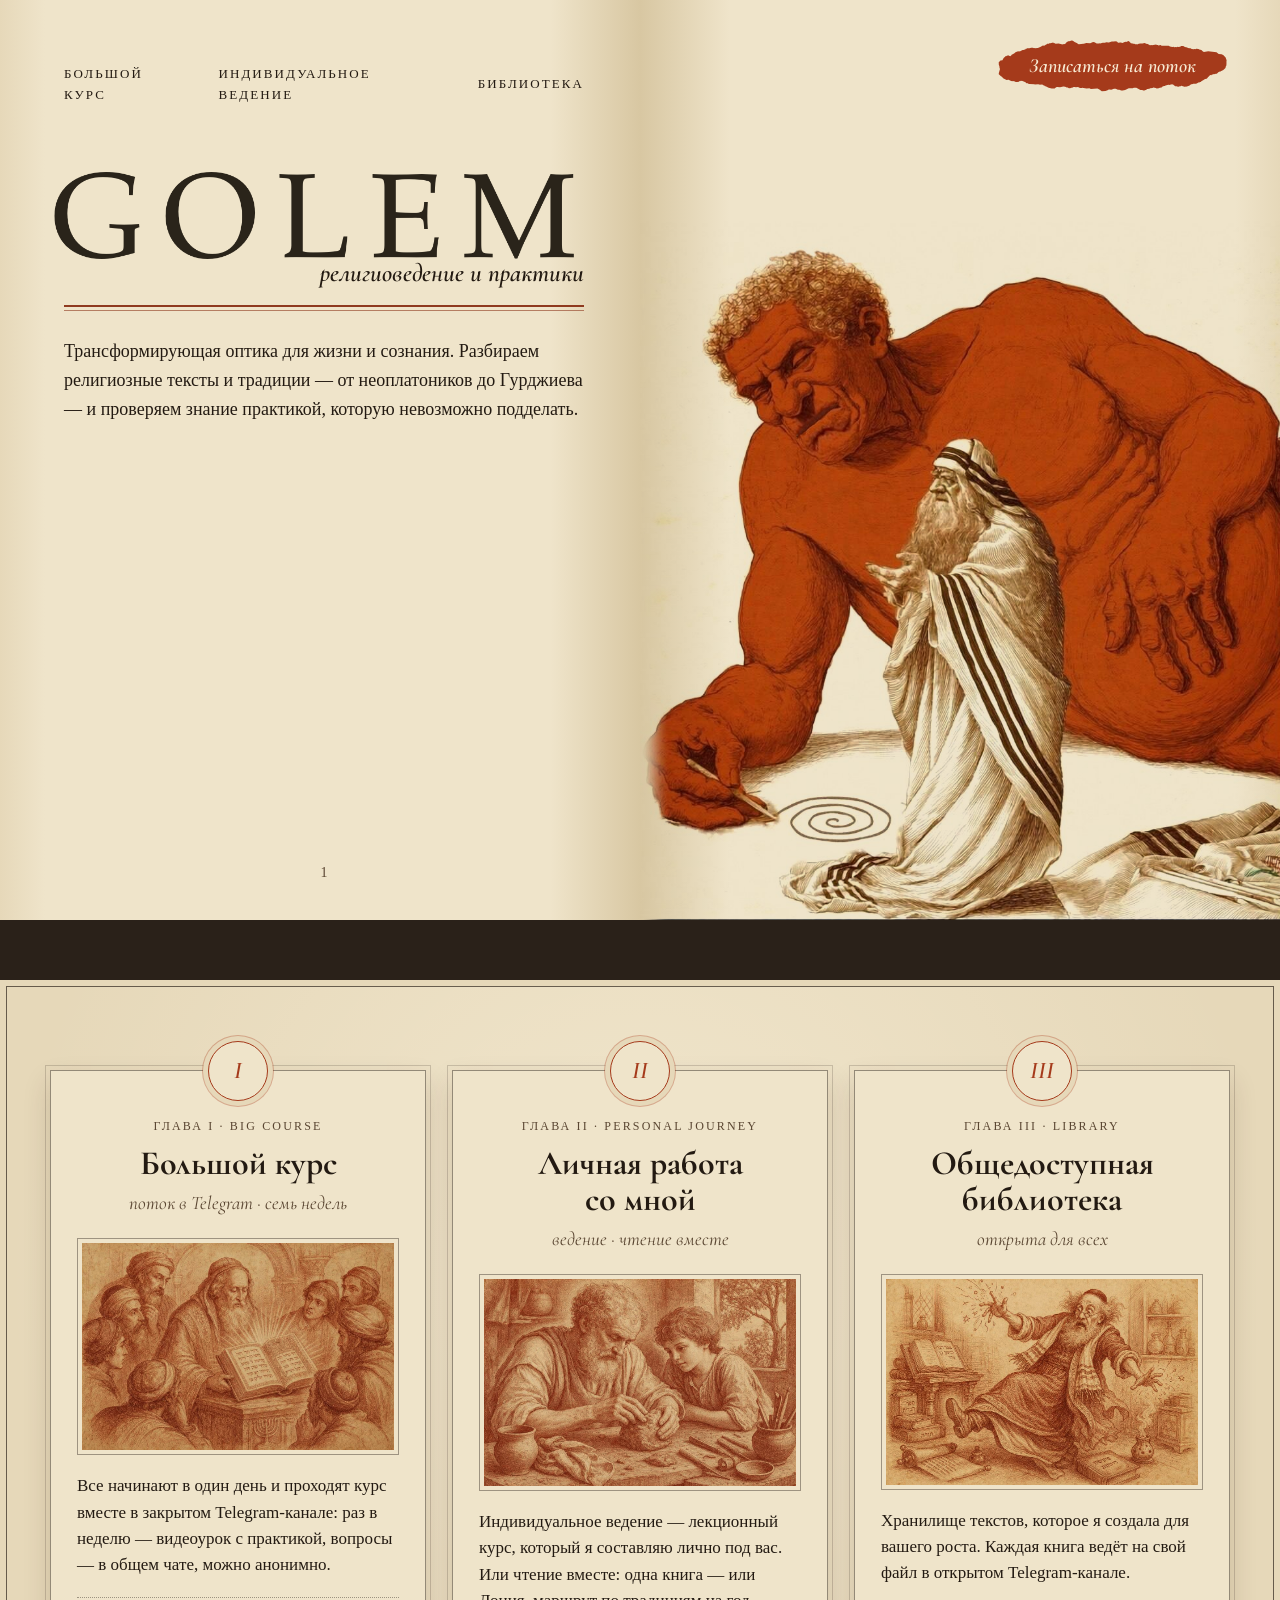
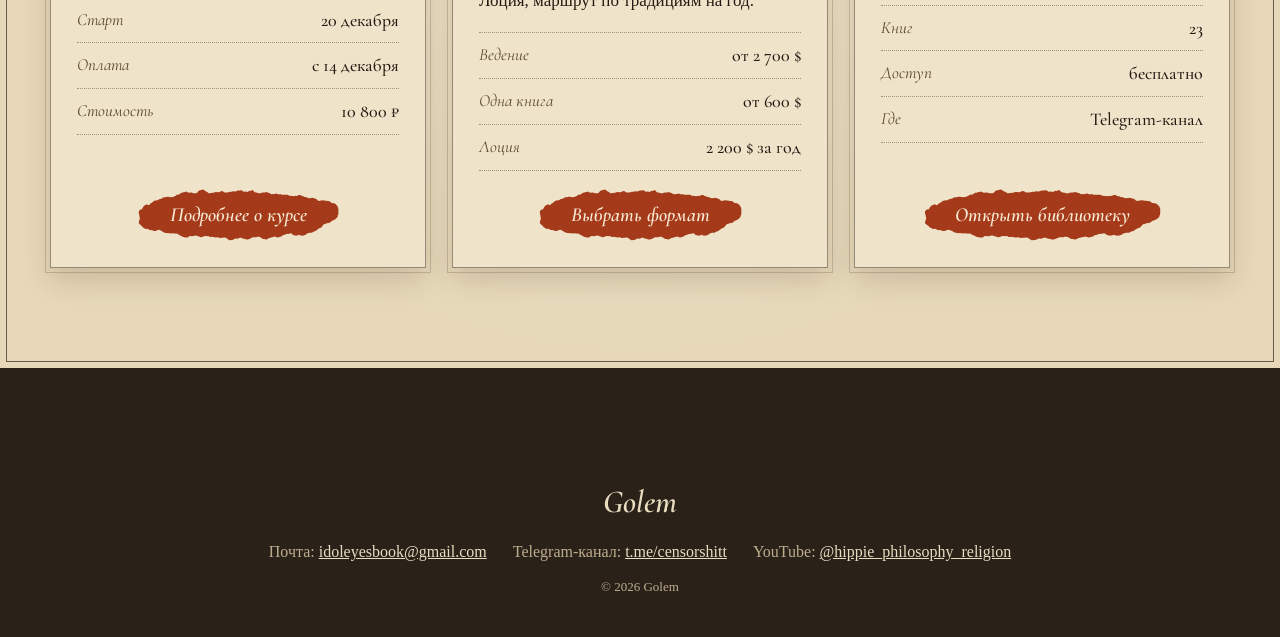
==== commit e2f30b24: "Главная: под карточками снова классический пергамент вместо красного Co-Authored-By: Claude Opus 5.5" ====
--- a/index.html
+++ b/index.html
@@ -15,7 +15,7 @@
 <link rel="preconnect" href="https://fonts.googleapis.com">
 <link rel="preconnect" href="https://fonts.gstatic.com" crossorigin>
 <link rel="stylesheet" href="https://fonts.googleapis.com/css2?family=Cormorant+Garamond:ital,wght@0,500;0,600;1,500;1,600&amp;family=Old+Standard+TT:ital,wght@0,400;0,700;1,400&amp;display=swap">
-<link rel="stylesheet" href="assets/site.css?v=1121">
+<link rel="stylesheet" href="assets/site.css?v=1121b">
 </head>
 <body>
 <svg class="svg-defs" aria-hidden="true" focusable="false"><filter id="rough"><feTurbulence type="fractalNoise" baseFrequency="0.06" numOctaves="3" seed="4" result="n"></feTurbulence><feDisplacementMap in="SourceGraphic" in2="n" scale="9" xChannelSelector="R" yChannelSelector="G"></feDisplacementMap></filter></svg>
--- a/assets/site.css
+++ b/assets/site.css
@@ -998,16 +998,16 @@
 /* главная: голем с магом чуть ниже; три главы — карточки на красном фоне */
 .hero-img { width: min(640px, 100%); max-height: calc(100% - 175px); }
 @media (max-width: 900px) { .hero-img { width: calc(100% + 44px); max-height: none; margin-top: 56px; } }
-.paths-band { background: var(--cinnabar); padding: 90px 0 100px; margin: 60px 0; box-shadow: inset 0 0 0 6px var(--cinnabar), inset 0 0 0 7px rgba(239,228,202,.55); }
+.paths-band { background: radial-gradient(ellipse at 50% 30%, rgba(255,248,230,.45), transparent 70%), var(--paper-edge); padding: 90px 0 100px; margin: 60px 0; box-shadow: inset 0 0 0 6px var(--paper-edge), inset 0 0 0 7px var(--frame); }
 .paths { max-width: 1260px; margin: 0 auto; padding: 0 40px; display: grid; grid-template-columns: repeat(3, minmax(0, 1fr)); gap: 26px; align-items: stretch; }
 .path { position: relative; display: flex; flex-direction: column; align-items: center; text-align: center;
   padding: 46px 26px 30px; background: var(--paper);
   border: 1px solid rgba(35,26,18,.45); outline: 1px solid rgba(35,26,18,.18); outline-offset: 4px;
-  box-shadow: 0 14px 30px rgba(60,15,5,.28); }
+  box-shadow: 0 12px 26px rgba(60,30,10,.16); }
 .path--mid { }
 .path-sym { position: absolute; top: -30px; left: 50%; transform: translateX(-50%); width: 60px; height: 60px; border-radius: 50%;
   display: grid; place-items: center; color: var(--cinnabar); background: var(--paper);
-  border: 1px solid var(--cinnabar); box-shadow: 0 0 0 5px var(--paper), 0 0 0 6px rgba(165,58,27,.35);
+  border: 1px solid var(--cinnabar); box-shadow: 0 0 0 5px var(--paper-edge), 0 0 0 6px rgba(165,58,27,.35);
   font-family: var(--display); font-style: italic; font-weight: 600; font-size: 24px; line-height: 1; }
 .path .eyebrow { margin: 0; }
 .path-title { margin-top: 10px; font-family: var(--display); font-weight: 700; font-size: 34px; line-height: 1.05; }
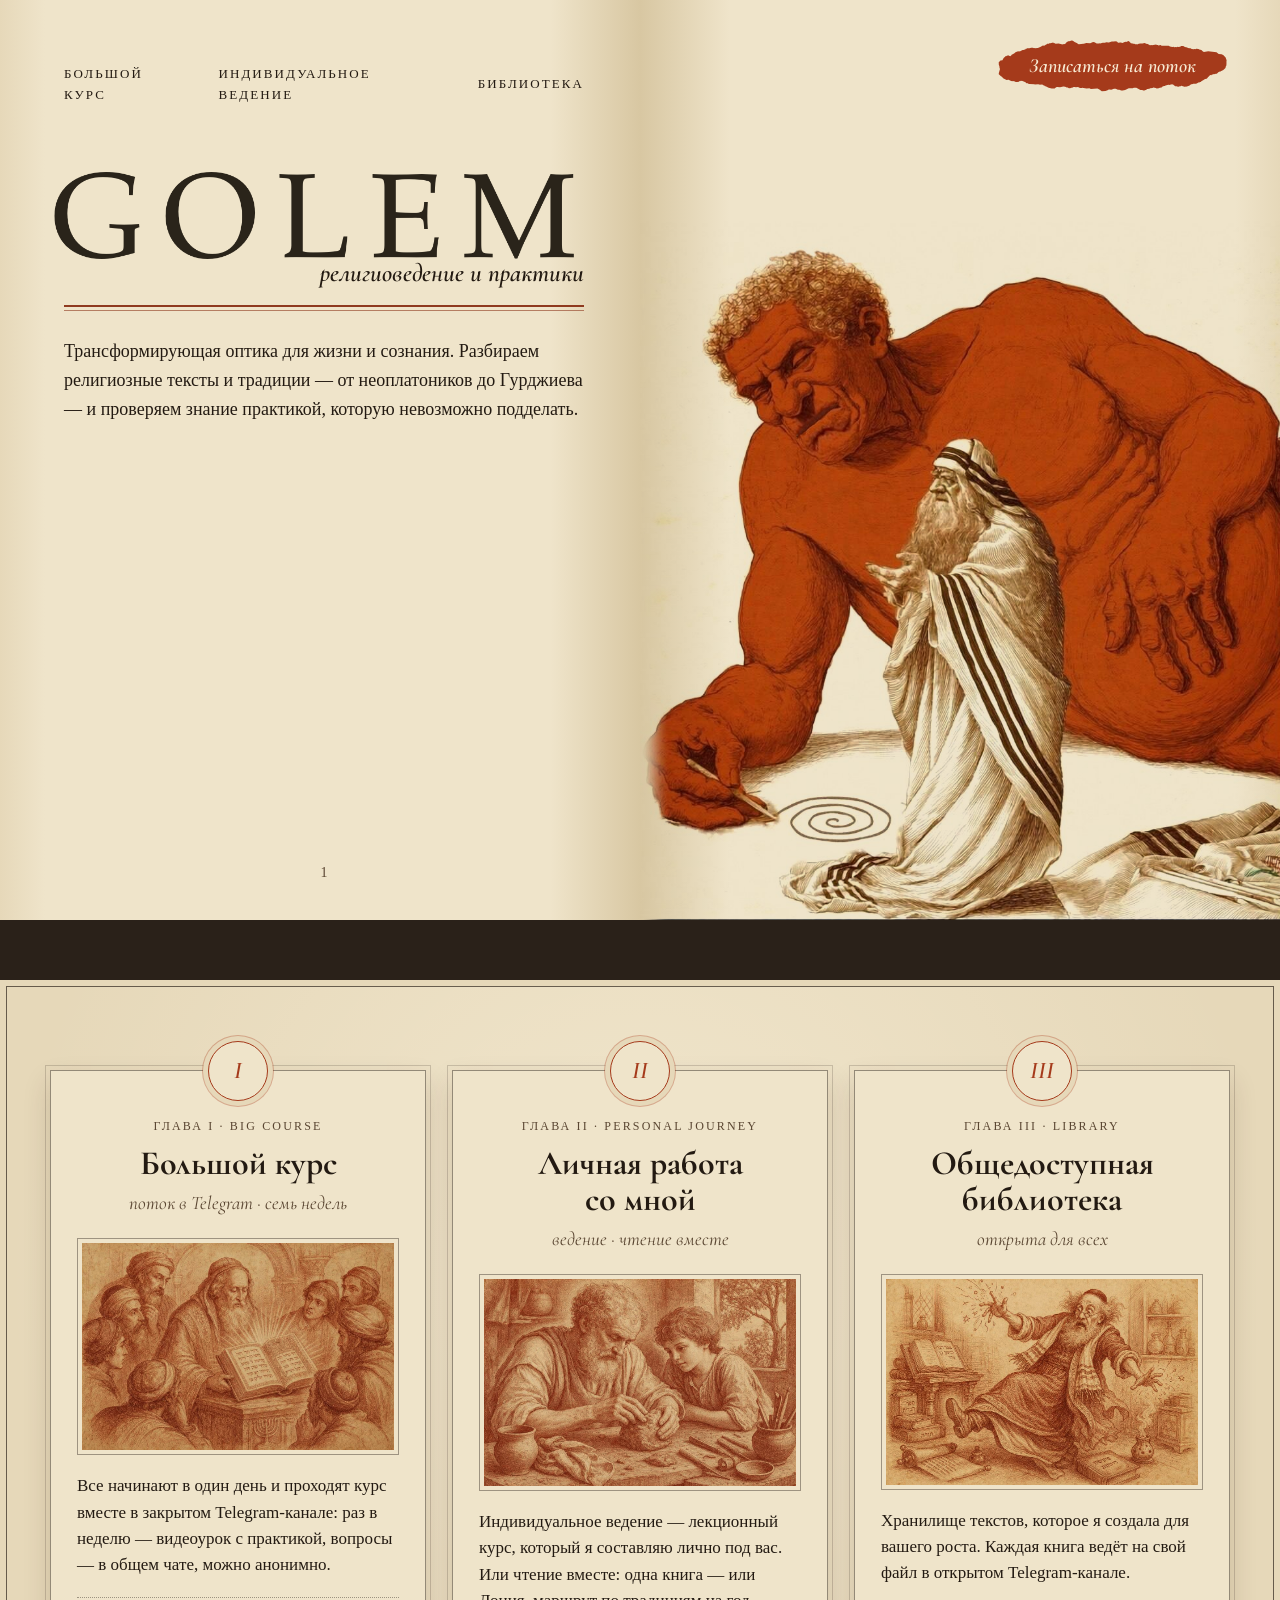
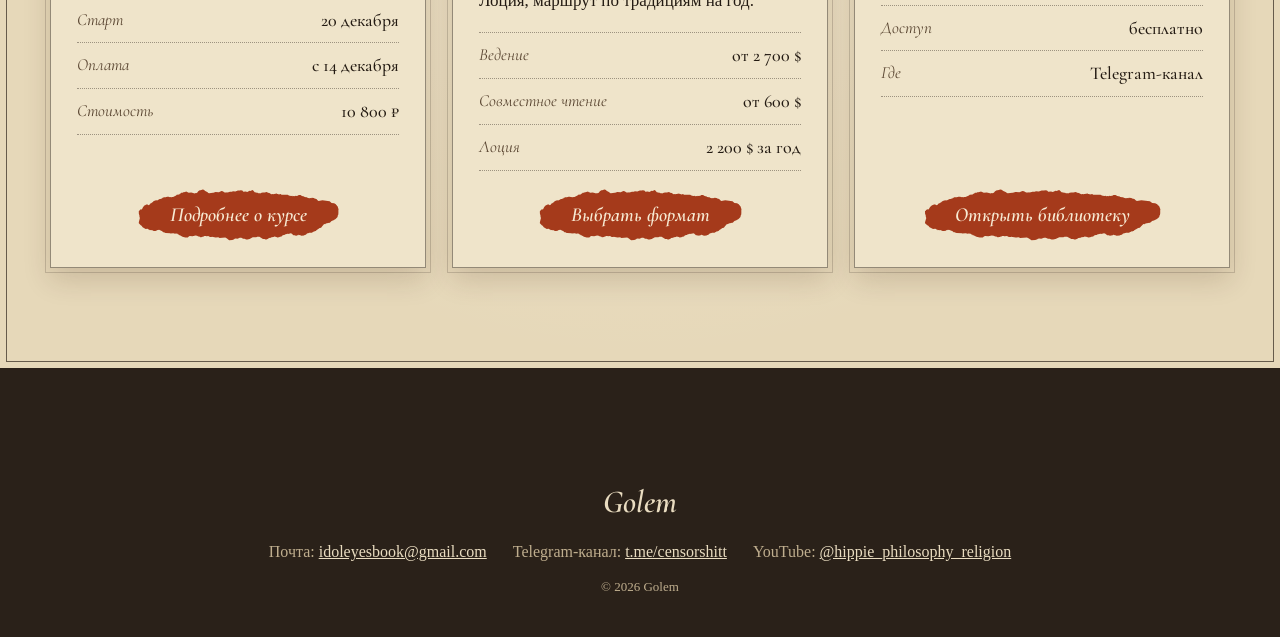
==== commit e1825f4f: "Главная: «Совместное чтение» вместо «Одна книга»; без числа книг Co-Authored-By: Claude Opus 5.5 <no" ====
--- a/index.html
+++ b/index.html
@@ -70,7 +70,7 @@
       <p class="path-lede">Индивидуальное ведение — лекционный курс, который я составляю лично под вас. Или чтение вместе: одна книга — или Лоция, маршрут по традициям на год.</p>
       <dl class="path-facts">
         <div><dt>Ведение</dt><dd>от 2&nbsp;700&nbsp;$</dd></div>
-        <div><dt>Одна книга</dt><dd>от 600&nbsp;$</dd></div>
+        <div><dt>Совместное чтение</dt><dd>от 600&nbsp;$</dd></div>
         <div><dt>Лоция</dt><dd>2&nbsp;200&nbsp;$ за год</dd></div>
       </dl>
       <a class="btn btn--sm" href="vedenie.html" data-transition>Выбрать формат</a>
@@ -83,7 +83,6 @@
       <div class="path-pic"><img src="img/study-room.jpg" alt="Мудрец в кабинете среди разлетающихся книг и свитков" width="1100" height="725" loading="lazy"></div>
       <p class="path-lede">Хранилище текстов, которое я создала для вашего роста. Каждая книга ведёт на свой файл в открытом Telegram-канале.</p>
       <dl class="path-facts">
-        <div><dt>Книг</dt><dd>23</dd></div>
         <div><dt>Доступ</dt><dd>бесплатно</dd></div>
         <div><dt>Где</dt><dd>Telegram-канал</dd></div>
       </dl>
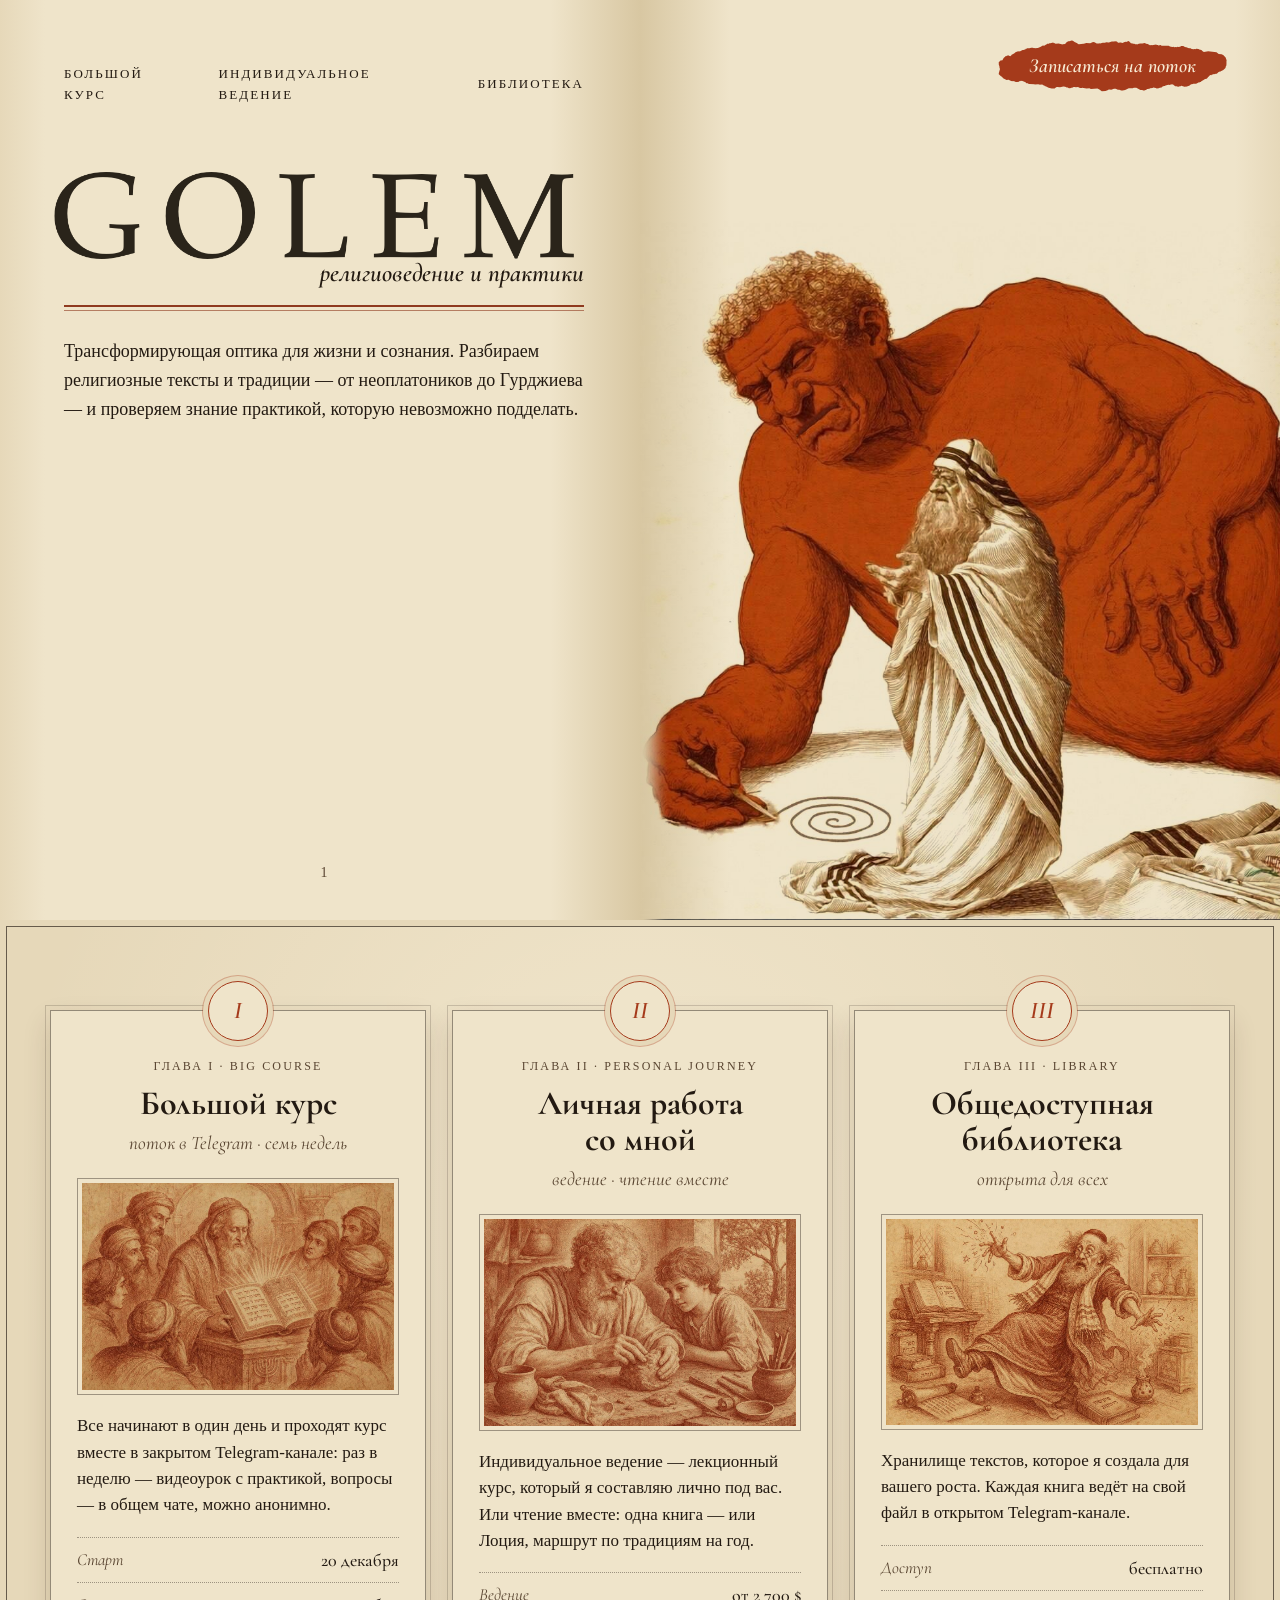
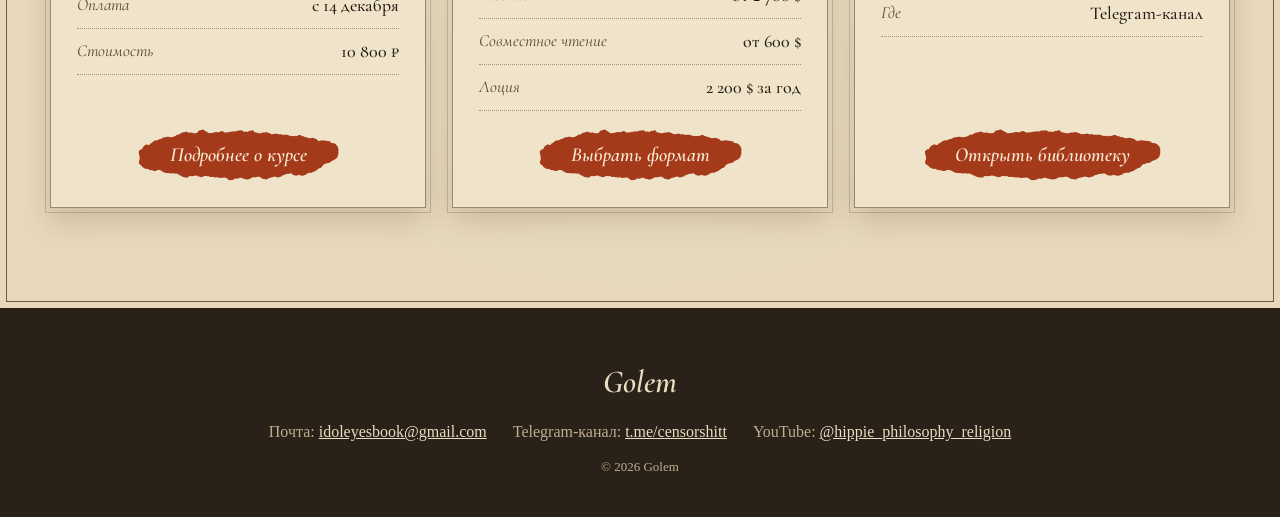
==== commit 730b1aa7: "Главная: убрать тёмную полосу между входом и карточками Co-Authored-By: Claude Opus 5.5 <noreply@ant" ====
--- a/index.html
+++ b/index.html
@@ -15,7 +15,7 @@
 <link rel="preconnect" href="https://fonts.googleapis.com">
 <link rel="preconnect" href="https://fonts.gstatic.com" crossorigin>
 <link rel="stylesheet" href="https://fonts.googleapis.com/css2?family=Cormorant+Garamond:ital,wght@0,500;0,600;1,500;1,600&amp;family=Old+Standard+TT:ital,wght@0,400;0,700;1,400&amp;display=swap">
-<link rel="stylesheet" href="assets/site.css?v=1121b">
+<link rel="stylesheet" href="assets/site.css?v=1121c">
 </head>
 <body>
 <svg class="svg-defs" aria-hidden="true" focusable="false"><filter id="rough"><feTurbulence type="fractalNoise" baseFrequency="0.06" numOctaves="3" seed="4" result="n"></feTurbulence><feDisplacementMap in="SourceGraphic" in2="n" scale="9" xChannelSelector="R" yChannelSelector="G"></feDisplacementMap></filter></svg>
--- a/assets/site.css
+++ b/assets/site.css
@@ -998,7 +998,7 @@
 /* главная: голем с магом чуть ниже; три главы — карточки на красном фоне */
 .hero-img { width: min(640px, 100%); max-height: calc(100% - 175px); }
 @media (max-width: 900px) { .hero-img { width: calc(100% + 44px); max-height: none; margin-top: 56px; } }
-.paths-band { background: radial-gradient(ellipse at 50% 30%, rgba(255,248,230,.45), transparent 70%), var(--paper-edge); padding: 90px 0 100px; margin: 60px 0; box-shadow: inset 0 0 0 6px var(--paper-edge), inset 0 0 0 7px var(--frame); }
+.paths-band { background: radial-gradient(ellipse at 50% 30%, rgba(255,248,230,.45), transparent 70%), var(--paper-edge); padding: 90px 0 100px; margin: 0; box-shadow: inset 0 0 0 6px var(--paper-edge), inset 0 0 0 7px var(--frame); }
 .paths { max-width: 1260px; margin: 0 auto; padding: 0 40px; display: grid; grid-template-columns: repeat(3, minmax(0, 1fr)); gap: 26px; align-items: stretch; }
 .path { position: relative; display: flex; flex-direction: column; align-items: center; text-align: center;
   padding: 46px 26px 30px; background: var(--paper);
@@ -1023,7 +1023,7 @@
 .path .btn { margin-top: auto; white-space: nowrap; }
 @media (max-width: 1100px) and (min-width: 901px) { .paths { padding: 0 24px; gap: 16px; } .path { padding: 44px 16px 26px; } .path-title { font-size: 28px; } }
 @media (max-width: 900px) {
-  .paths-band { padding: 64px 0 64px; margin: 40px 0; }
+  .paths-band { padding: 64px 0 64px; margin: 0; }
   .paths { grid-template-columns: 1fr; gap: 56px; padding: 0 22px; }
   .path { padding: 42px 18px 26px; }
   .path-title { font-size: 30px; }
